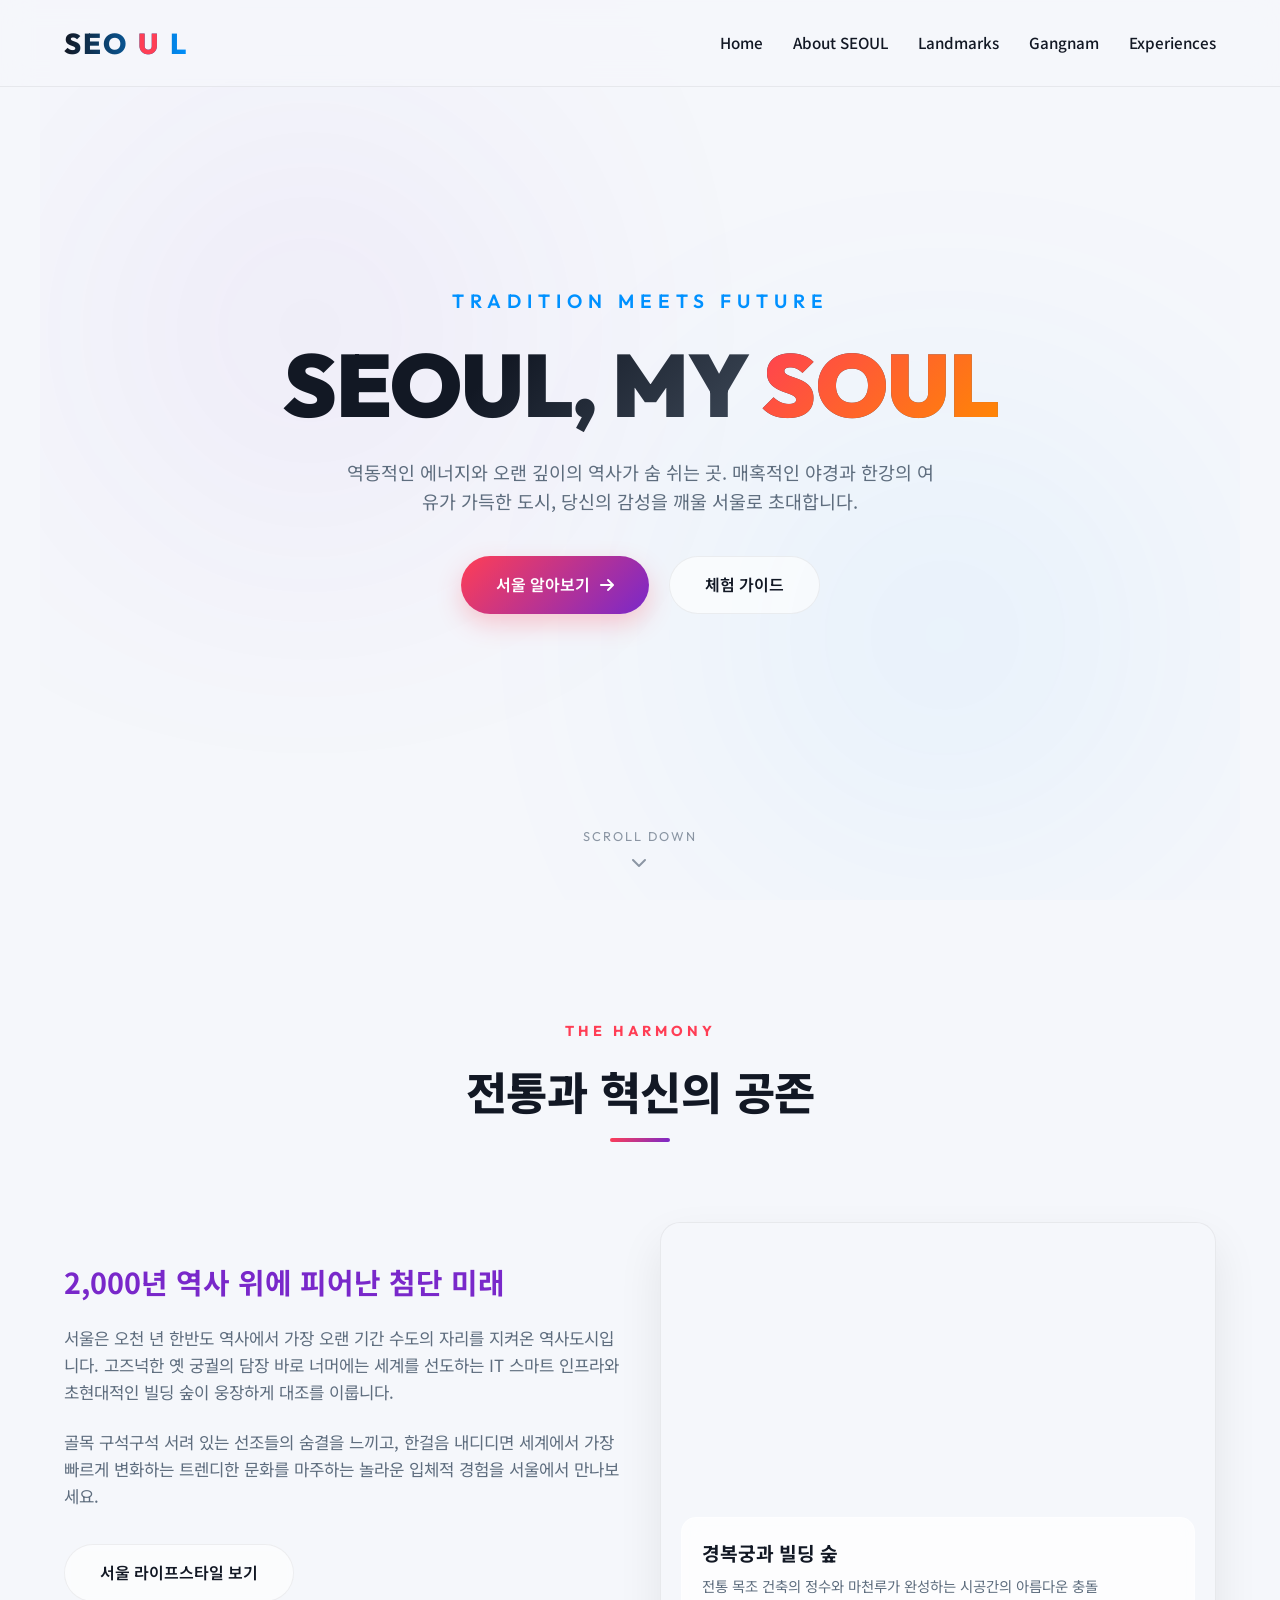
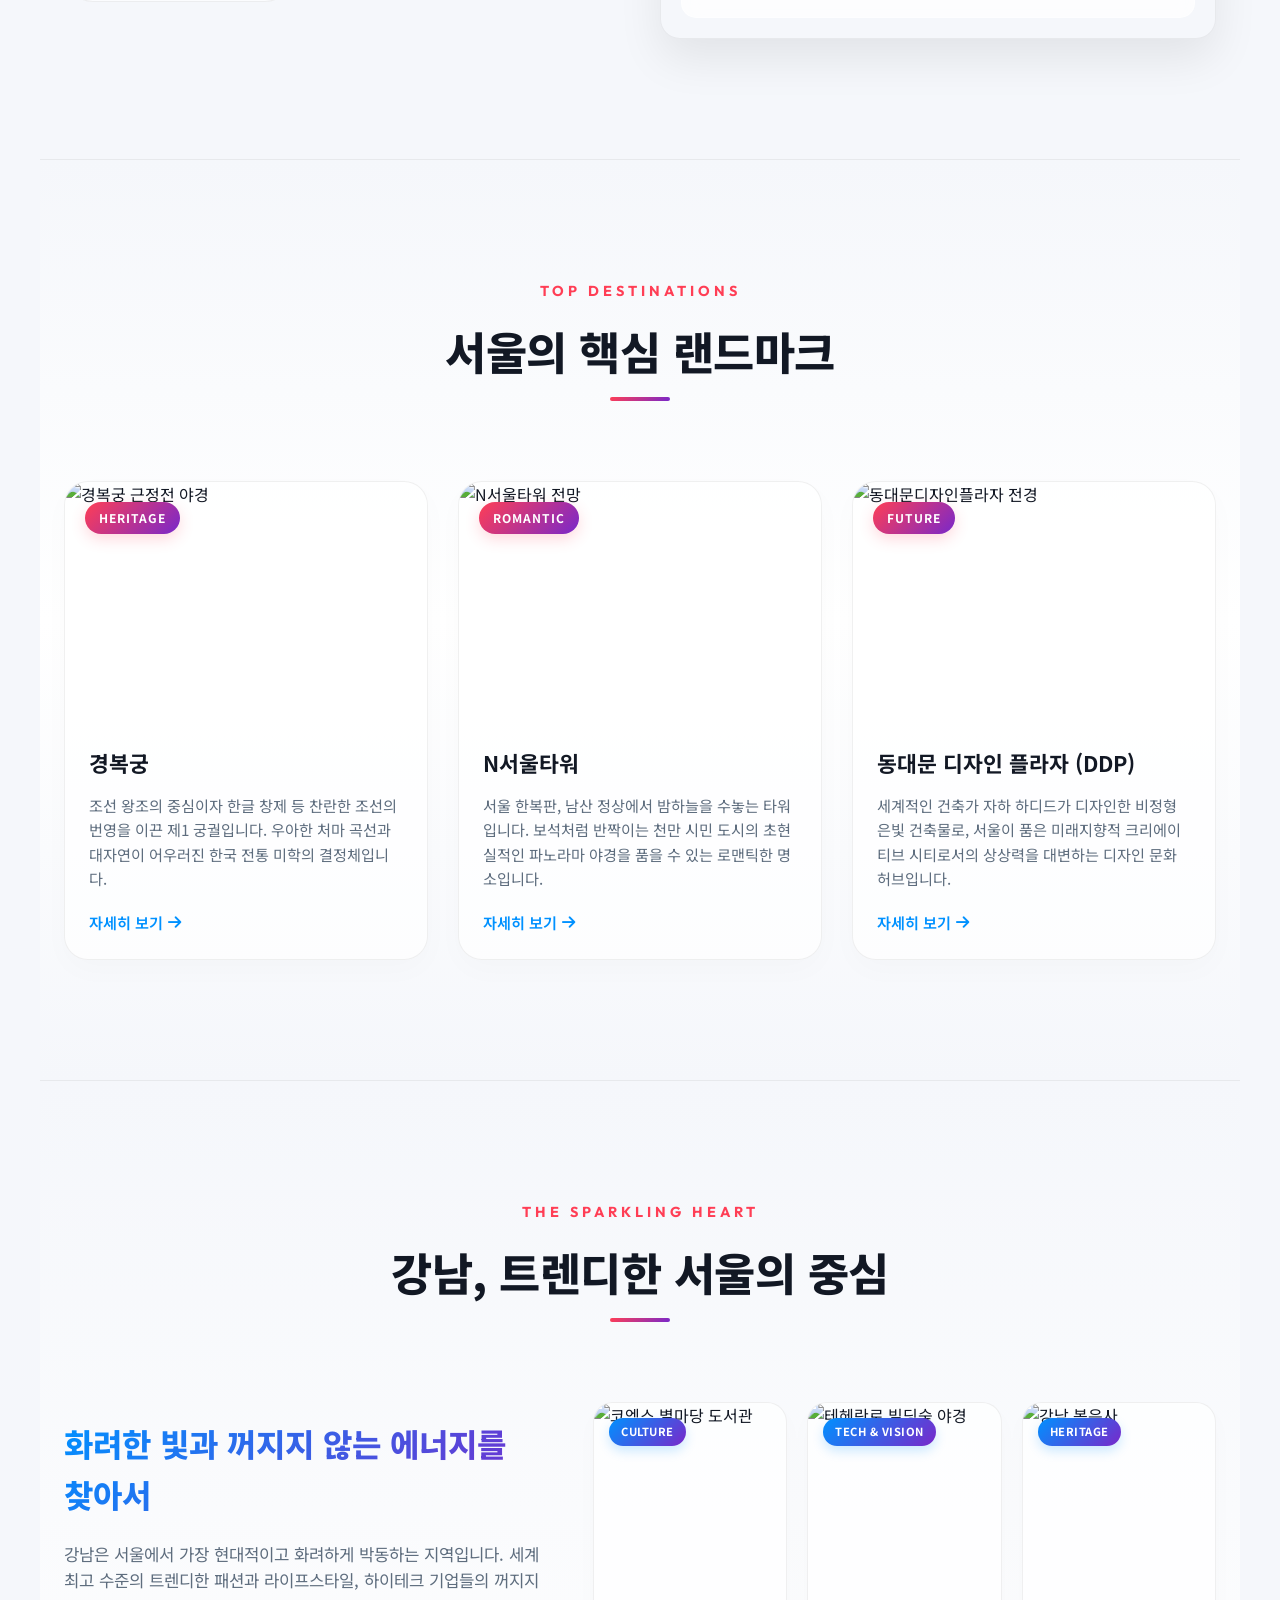
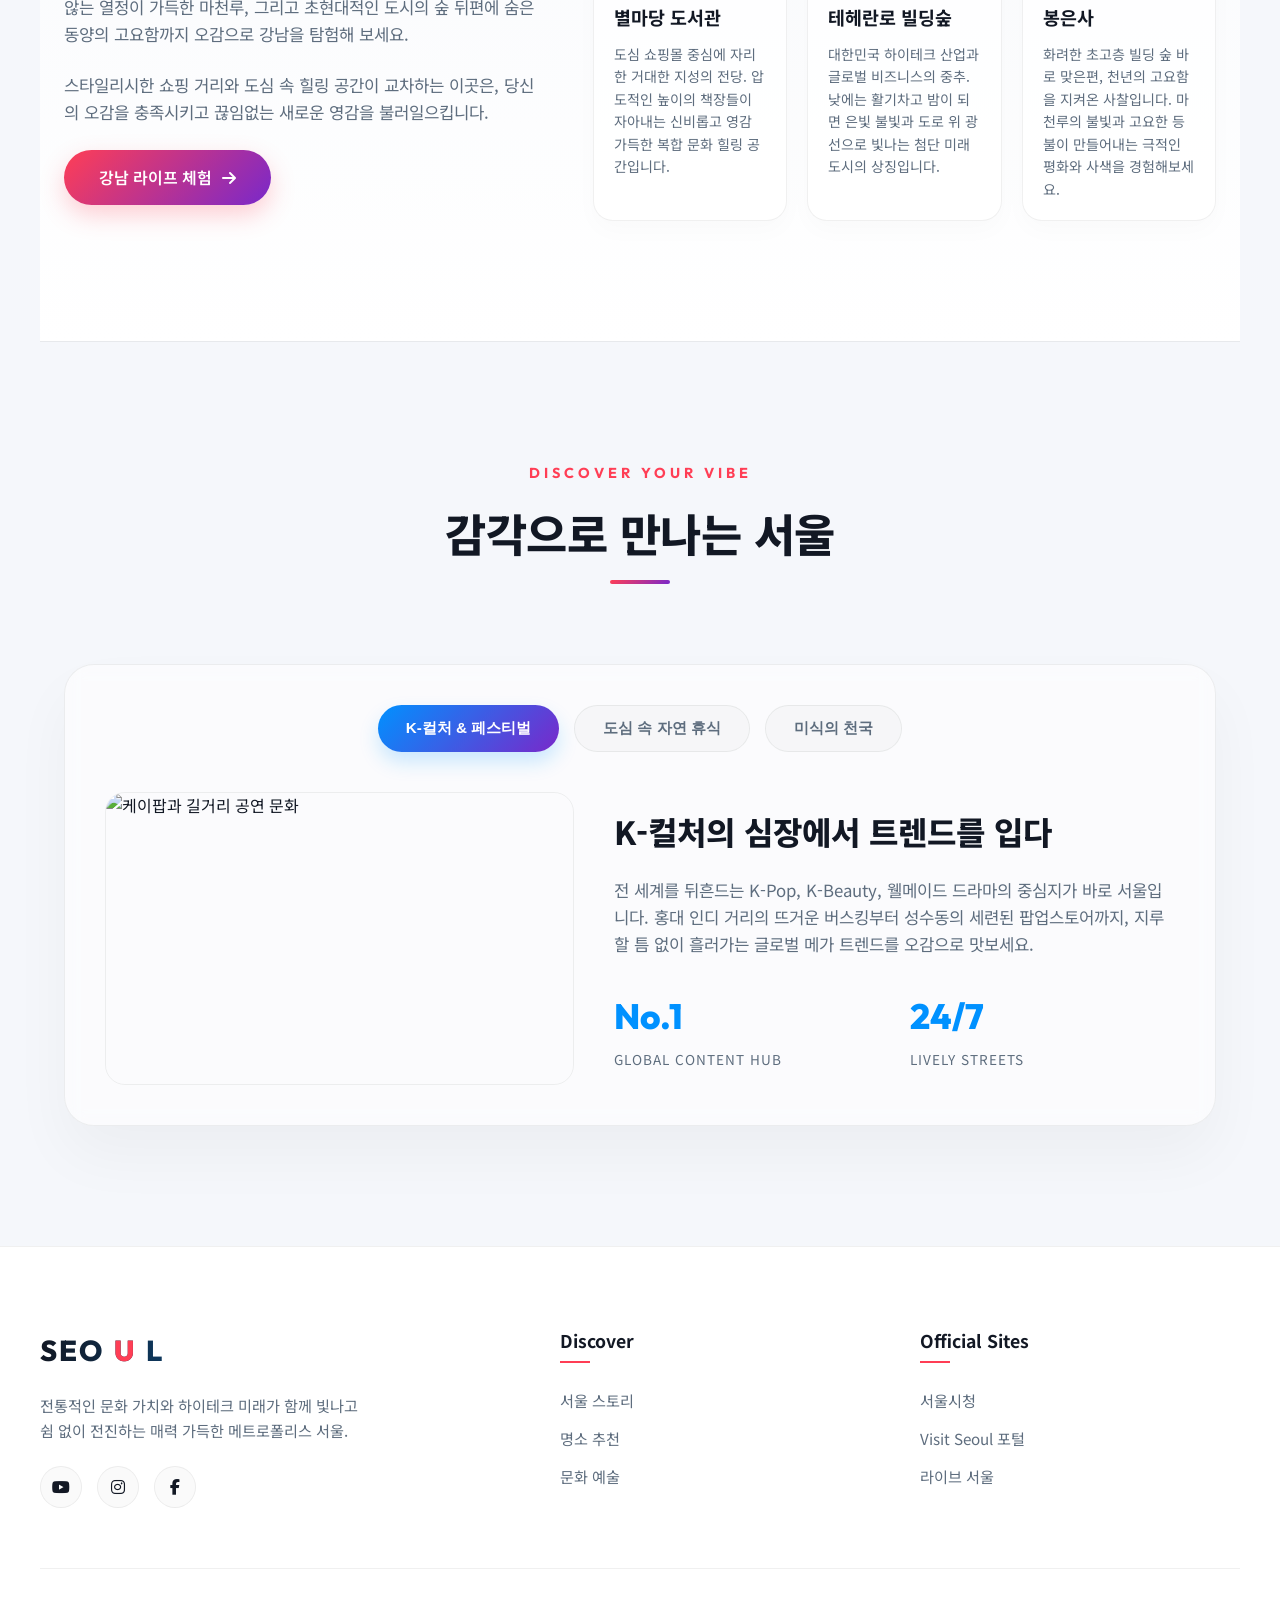
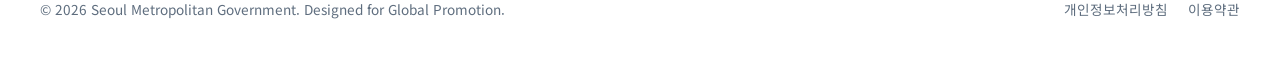
==== index.html @ 58816293 "Initial commit of Seoul MY SOUL premium portal" ====
<!DOCTYPE html>
<html lang="ko">
<head>
  <meta charset="UTF-8">
  <meta name="viewport" content="width=device-width, initial-scale=1.0">
  <title>SEOUL | 전통과 미래가 공존하는 빛나는 도시</title>
  <meta name="description" content="전통 문화와 현대적인 첨단 기술, 그리고 한강의 여유가 어우러진 매력적인 글로벌 도시 서울을 소개합니다.">
  
  <!-- Google Fonts -->
  <link rel="preconnect" href="https://fonts.googleapis.com">
  <link rel="preconnect" href="https://fonts.gstatic.com" crossorigin>
  <link href="https://fonts.googleapis.com/css2?family=Noto+Sans+KR:wght@300;400;500;700;900&family=Outfit:wght@300;400;600;800&display=swap" rel="stylesheet">
  
  <!-- FontAwesome for Icons -->
  <link rel="stylesheet" href="https://cdnjs.cloudflare.com/ajax/libs/font-awesome/6.4.0/css/all.min.css">

  <link rel="stylesheet" href="index.css">
</head>
<body>

  <!-- Header Section -->
  <header id="header">
    <div class="nav-container">
      <a href="#" class="logo" id="main-logo">SEO<span>U</span>L</a>
      
      <div class="menu-toggle" id="mobile-menu-btn" aria-label="메뉴 열기">
        <span></span>
        <span></span>
        <span></span>
      </div>

      <nav>
        <ul class="nav-menu" id="nav-menu">
          <li><a href="#" class="nav-link">Home</a></li>
          <li><a href="#about" class="nav-link">About SEOUL</a></li>
          <li><a href="#landmarks" class="nav-link">Landmarks</a></li>
          <li><a href="#gangnam" class="nav-link">Gangnam</a></li>
          <li><a href="#experience" class="nav-link">Experiences</a></li>
        </ul>
      </nav>
    </div>
  </header>

  <!-- Hero Section -->
  <main>
    <section class="hero" id="home">
      <div class="hero-content">
        <span class="hero-subtitle">Tradition Meets Future</span>
        <h1 class="hero-title">SEOUL, MY <span>SOUL</span></h1>
        <p class="hero-description">
          역동적인 에너지와 오랜 깊이의 역사가 숨 쉬는 곳. 매혹적인 야경과 한강의 여유가 가득한 도시, 당신의 감성을 깨울 서울로 초대합니다.
        </p>
        <div class="cta-group">
          <a href="#about" class="btn btn-primary" id="btn-discover">서울 알아보기 <i class="fa-solid fa-arrow-right"></i></a>
          <a href="#experience" class="btn btn-secondary" id="btn-experience">체험 가이드</a>
        </div>
      </div>
      <a href="#about" class="scroll-down" id="scroll-to-about">
        <span>Scroll Down</span>
        <i class="fa-solid fa-chevron-down"></i>
      </a>
    </section>

    <!-- About Section -->
    <section id="about">
      <div class="section-header">
        <span class="section-subtitle">The Harmony</span>
        <h2 class="section-title">전통과 혁신의 공존</h2>
      </div>

      <div class="dualism-grid">
        <div class="dualism-content">
          <h3>2,000년 역사 위에 피어난 첨단 미래</h3>
          <p>
            서울은 오천 년 한반도 역사에서 가장 오랜 기간 수도의 자리를 지켜온 역사도시입니다. 고즈넉한 옛 궁궐의 담장 바로 너머에는 세계를 선도하는 IT 스마트 인프라와 초현대적인 빌딩 숲이 웅장하게 대조를 이룹니다.
          </p>
          <p>
            골목 구석구석 서려 있는 선조들의 숨결을 느끼고, 한걸음 내디디면 세계에서 가장 빠르게 변화하는 트렌디한 문화를 마주하는 놀라운 입체적 경험을 서울에서 만나보세요.
          </p>
          <a href="#experience" class="btn btn-secondary" style="margin-top: 10px;" id="btn-read-more">서울 라이프스타일 보기</a>
        </div>
        
        <div class="dualism-visual" id="visual-frame">
          <div class="glass-card-info">
            <h4>경복궁과 빌딩 숲</h4>
            <p>전통 목조 건축의 정수와 마천루가 완성하는 시공간의 아름다운 충돌</p>
          </div>
        </div>
      </div>
    </section>

    <!-- Highlights Section (Landmarks) -->
    <section id="landmarks">
      <div class="section-header">
        <span class="section-subtitle">Top Destinations</span>
        <h2 class="section-title">서울의 핵심 랜드마크</h2>
      </div>

      <div class="landmarks-grid">
        <!-- Landmark 1 -->
        <article class="landmark-card" id="card-palace">
          <div class="landmark-image-wrapper">
            <span class="landmark-tag">Heritage</span>
            <img class="landmark-image" src="https://images.unsplash.com/photo-1540959733332-eab4deceeaf7?auto=format&fit=crop&w=800&q=80" alt="경복궁 근정전 야경">
          </div>
          <div class="landmark-info">
            <h3 class="landmark-title">경복궁</h3>
            <p class="landmark-desc">
              조선 왕조의 중심이자 한글 창제 등 찬란한 조선의 번영을 이끈 제1 궁궐입니다. 우아한 처마 곡선과 대자연이 어우러진 한국 전통 미학의 결정체입니다.
            </p>
            <a href="https://english.cha.go.kr" target="_blank" rel="noopener" class="landmark-link" id="link-palace">자세히 보기 <i class="fa-solid fa-arrow-right"></i></a>
          </div>
        </article>

        <!-- Landmark 2 -->
        <article class="landmark-card" id="card-namsan">
          <div class="landmark-image-wrapper">
            <span class="landmark-tag">Romantic</span>
            <img class="landmark-image" src="https://images.unsplash.com/photo-1504512485060-750d3e5aa0b1?auto=format&fit=crop&w=800&q=80" alt="N서울타워 전망">
          </div>
          <div class="landmark-info">
            <h3 class="landmark-title">N서울타워</h3>
            <p class="landmark-desc">
              서울 한복판, 남산 정상에서 밤하늘을 수놓는 타워입니다. 보석처럼 반짝이는 천만 시민 도시의 초현실적인 파노라마 야경을 품을 수 있는 로맨틱한 명소입니다.
            </p>
            <a href="https://www.seoultower.co.kr" target="_blank" rel="noopener" class="landmark-link" id="link-namsan">자세히 보기 <i class="fa-solid fa-arrow-right"></i></a>
          </div>
        </article>

        <!-- Landmark 3 -->
        <article class="landmark-card" id="card-ddp">
          <div class="landmark-image-wrapper">
            <span class="landmark-tag">Future</span>
            <img class="landmark-image" src="https://images.unsplash.com/photo-1518156677180-95a2893f3e9f?auto=format&fit=crop&w=800&q=80" alt="동대문디자인플라자 전경">
          </div>
          <div class="landmark-info">
            <h3 class="landmark-title">동대문 디자인 플라자 (DDP)</h3>
            <p class="landmark-desc">
              세계적인 건축가 자하 하디드가 디자인한 비정형 은빛 건축물로, 서울이 품은 미래지향적 크리에이티브 시티로서의 상상력을 대변하는 디자인 문화 허브입니다.
            </p>
            <a href="https://ddp.or.kr" target="_blank" rel="noopener" class="landmark-link" id="link-ddp">자세히 보기 <i class="fa-solid fa-arrow-right"></i></a>
          </div>
        </article>
      </div>
    </section>

    <!-- Gangnam Section -->
    <section id="gangnam">
      <div class="section-header">
        <span class="section-subtitle">The Sparkling Heart</span>
        <h2 class="section-title">강남, 트렌디한 서울의 중심</h2>
      </div>

      <div class="gangnam-container">
        <!-- Gangnam Left Intro -->
        <div class="gangnam-intro">
          <h3>화려한 빛과 꺼지지 않는 에너지를 찾아서</h3>
          <p>
            강남은 서울에서 가장 현대적이고 화려하게 박동하는 지역입니다. 
            세계 최고 수준의 트렌디한 패션과 라이프스타일, 하이테크 기업들의 꺼지지 않는 열정이 가득한 마천루, 그리고 초현대적인 도시의 숲 뒤편에 숨은 동양의 고요함까지 오감으로 강남을 탐험해 보세요.
          </p>
          <p>
            스타일리시한 쇼핑 거리와 도심 속 힐링 공간이 교차하는 이곳은, 당신의 오감을 충족시키고 끊임없는 새로운 영감을 불러일으킵니다.
          </p>
          <a href="#experience" class="btn btn-primary" id="btn-gangnam-explore">강남 라이프 체험 <i class="fa-solid fa-arrow-right"></i></a>
        </div>

        <!-- Gangnam Right Grid (Spotlight Cards) -->
        <div class="gangnam-grid">
          <!-- Spotlight Card 1: Coex Starfield Library -->
          <article class="gangnam-card" id="gangnam-coex">
            <div class="gangnam-img-wrapper">
              <span class="gangnam-tag">Culture</span>
              <img class="gangnam-img" src="https://images.unsplash.com/photo-1544816155-12df9643f363?auto=format&fit=crop&w=800&q=80" alt="코엑스 별마당 도서관">
            </div>
            <div class="gangnam-card-info">
              <h4>별마당 도서관</h4>
              <p>도심 쇼핑몰 중심에 자리한 거대한 지성의 전당. 압도적인 높이의 책장들이 자아내는 신비롭고 영감 가득한 복합 문화 힐링 공간입니다.</p>
            </div>
          </article>

          <!-- Spotlight Card 2: Teheran-ro -->
          <article class="gangnam-card" id="gangnam-tech">
            <div class="gangnam-img-wrapper">
              <span class="gangnam-tag">Tech & Vision</span>
              <img class="gangnam-img" src="https://images.unsplash.com/photo-1513519245088-0e12902e5a38?auto=format&fit=crop&w=800&q=80" alt="테헤란로 빌딩숲 야경">
            </div>
            <div class="gangnam-card-info">
              <h4>테헤란로 빌딩숲</h4>
              <p>대한민국 하이테크 산업과 글로벌 비즈니스의 중추. 낮에는 활기차고 밤이 되면 은빛 불빛과 도로 위 광선으로 빛나는 첨단 미래 도시의 상징입니다.</p>
            </div>
          </article>

          <!-- Spotlight Card 3: Bongeunsa -->
          <article class="gangnam-card" id="gangnam-temple">
            <div class="gangnam-img-wrapper">
              <span class="gangnam-tag">Heritage</span>
              <img class="gangnam-img" src="https://images.unsplash.com/photo-1601042879364-f3947d3f9c16?auto=format&fit=crop&w=800&q=80" alt="강남 봉은사">
            </div>
            <div class="gangnam-card-info">
              <h4>봉은사</h4>
              <p>화려한 초고층 빌딩 숲 바로 맞은편, 천년의 고요함을 지켜온 사찰입니다. 마천루의 불빛과 고요한 등불이 만들어내는 극적인 평화와 사색을 경험해보세요.</p>
            </div>
          </article>
        </div>
      </div>
    </section>

    <!-- Experience / Interactive Tabs Section -->
    <section id="experience">
      <div class="section-header">
        <span class="section-subtitle">Discover Your Vibe</span>
        <h2 class="section-title">감각으로 만나는 서울</h2>
      </div>

      <div class="experience-box">
        <div class="exp-tabs" role="tablist">
          <button class="tab-btn active" role="tab" aria-selected="true" data-tab="tab-culture" id="tab-btn-culture">K-컬처 & 페스티벌</button>
          <button class="tab-btn" role="tab" aria-selected="false" data-tab="tab-nature" id="tab-btn-nature">도심 속 자연 휴식</button>
          <button class="tab-btn" role="tab" aria-selected="false" data-tab="tab-gourmet" id="tab-btn-gourmet">미식의 천국</button>
        </div>

        <!-- Culture Tab -->
        <div class="tab-content active" id="tab-culture">
          <div class="exp-visual">
            <img src="https://images.unsplash.com/photo-1511671782779-c97d3d27a1d4?auto=format&fit=crop&w=800&q=80" alt="케이팝과 길거리 공연 문화">
          </div>
          <div class="exp-text">
            <h3>K-컬처의 심장에서 트렌드를 입다</h3>
            <p>
              전 세계를 뒤흔드는 K-Pop, K-Beauty, 웰메이드 드라마의 중심지가 바로 서울입니다. 홍대 인디 거리의 뜨거운 버스킹부터 성수동의 세련된 팝업스토어까지, 지루할 틈 없이 흘러가는 글로벌 메가 트렌드를 오감으로 맛보세요.
            </p>
            <div class="stat-row">
              <div class="stat-item">
                <div class="stat-value">No.1</div>
                <div class="stat-label">Global Content Hub</div>
              </div>
              <div class="stat-item">
                <div class="stat-value">24/7</div>
                <div class="stat-label">Lively Streets</div>
              </div>
            </div>
          </div>
        </div>

        <!-- Nature Tab -->
        <div class="tab-content" id="tab-nature">
          <div class="exp-visual">
            <img src="https://images.unsplash.com/photo-1494883759339-0b1681591d33?auto=format&fit=crop&w=800&q=80" alt="여의도 한강공원과 잔디밭">
          </div>
          <div class="exp-text">
            <h3>도시 한가운데를 관통하는 치유의 한강</h3>
            <p>
              서울의 중심을 굽이치는 한강과 도심을 둘러싼 푸른 산은 천만 인구 대도시의 진정한 축복입니다. 피크닉을 즐기기 좋은 한강시민공원과 역사를 품은 한양도성길은 도시의 숨 가쁜 템포 속에서 평화롭고 깊이 있는 휴식을 선사합니다.
            </p>
            <div class="stat-row">
              <div class="stat-item">
                <div class="stat-value">11개</div>
                <div class="stat-label">아름다운 한강공원</div>
              </div>
              <div class="stat-item">
                <div class="stat-value">18.6km</div>
                <div class="stat-label">서울 한양도성 둘레길</div>
              </div>
            </div>
          </div>
        </div>

        <!-- Gourmet Tab -->
        <div class="tab-content" id="tab-gourmet">
          <div class="exp-visual">
            <img src="https://images.unsplash.com/photo-1590301157890-4810ed352733?auto=format&fit=crop&w=800&q=80" alt="맛있는 한국 전통 길거리 음식">
          </div>
          <div class="exp-text">
            <h3>미쉐린 파인다이닝부터 길거리 푸드까지</h3>
            <p>
              활기찬 광장시장에서 느끼는 김이 모락모락 나는 떡볶이와 빈대떡의 따뜻함, 그리고 세계적인 셰프들이 새롭게 재해석한 고급 모던 한식 파인데이닝까지 서울은 진정한 미식가의 낙원입니다. 밤이 되면 야시장의 흥겨움이 또 다른 깊은 미식 여행으로 이끕니다.
            </p>
            <div class="stat-row">
              <div class="stat-item">
                <div class="stat-value">180+</div>
                <div class="stat-label">미쉐린 가이드 선정 맛집</div>
              </div>
              <div class="stat-item">
                <div class="stat-value">100년</div>
                <div class="stat-label">전통 시장의 미각 역사</div>
              </div>
            </div>
          </div>
        </div>

      </div>
    </section>
  </main>

  <!-- Footer Section -->
  <footer>
    <div class="footer-container">
      <div class="footer-about">
        <a href="#" class="logo" id="footer-logo">SEO<span>U</span>L</a>
        <p>전통적인 문화 가치와 하이테크 미래가 함께 빛나고 쉼 없이 전진하는 매력 가득한 메트로폴리스 서울.</p>
        <div class="social-links">
          <a href="https://www.youtube.com/user/seoullive" target="_blank" rel="noopener" class="social-icon" aria-label="YouTube" id="social-youtube"><i class="fa-brands fa-youtube"></i></a>
          <a href="https://www.instagram.com/seoul_official" target="_blank" rel="noopener" class="social-icon" aria-label="Instagram" id="social-instagram"><i class="fa-brands fa-instagram"></i></a>
          <a href="https://www.facebook.com/seoul.kr" target="_blank" rel="noopener" class="social-icon" aria-label="Facebook" id="social-facebook"><i class="fa-brands fa-facebook-f"></i></a>
        </div>
      </div>

      <div class="footer-links">
        <h4>Discover</h4>
        <ul>
          <li><a href="#about">서울 스토리</a></li>
          <li><a href="#landmarks">명소 추천</a></li>
          <li><a href="#experience">문화 예술</a></li>
        </ul>
      </div>

      <div class="footer-links">
        <h4>Official Sites</h4>
        <ul>
          <li><a href="https://www.seoul.go.kr" target="_blank" rel="noopener">서울시청</a></li>
          <li><a href="https://korean.visitseoul.net" target="_blank" rel="noopener">Visit Seoul 포털</a></li>
          <li><a href="https://www.youtube.com/user/seoullive" target="_blank" rel="noopener">라이브 서울</a></li>
        </ul>
      </div>
    </div>

    <div class="footer-bottom">
      <p>&copy; 2026 Seoul Metropolitan Government. Designed for Global Promotion.</p>
      <div class="footer-bottom-links">
        <a href="#">개인정보처리방침</a>
        <a href="#">이용약관</a>
      </div>
    </div>
  </footer>

  <!-- Script for interactivity and animation -->
  <script>
    // 1. Header scroll effect
    const header = document.getElementById('header');
    window.addEventListener('scroll', () => {
      if (window.scrollY > 50) {
        header.classList.add('scrolled');
      } else {
        header.classList.remove('scrolled');
      }
    });

    // 2. Interactive Experience Tabs System
    const tabBtns = document.querySelectorAll('.tab-btn');
    const tabContents = document.querySelectorAll('.tab-content');

    tabBtns.forEach(btn => {
      btn.addEventListener('click', () => {
        // Remove active class from all buttons and content
        tabBtns.forEach(b => {
          b.classList.remove('active');
          b.setAttribute('aria-selected', 'false');
        });
        tabContents.forEach(c => c.classList.remove('active'));

        // Add active to selected button and match content
        btn.classList.add('active');
        btn.setAttribute('aria-selected', 'true');
        const tabId = btn.getAttribute('data-tab');
        document.getElementById(tabId).classList.add('active');
      });
    });

    // 3. Mobile Navigation Menu Toggle
    const mobileMenuBtn = document.getElementById('mobile-menu-btn');
    const navMenu = document.getElementById('nav-menu');
    const navLinks = document.querySelectorAll('.nav-link');

    mobileMenuBtn.addEventListener('click', () => {
      mobileMenuBtn.classList.toggle('active');
      navMenu.classList.toggle('active');
    });

    // Close menu when link is clicked
    navLinks.forEach(link => {
      link.addEventListener('click', () => {
        mobileMenuBtn.classList.remove('active');
        navMenu.classList.remove('active');
      });
    });

    // 4. Subtle hover parallax effect on the dualism image frame
    const visualFrame = document.getElementById('visual-frame');
    if (visualFrame) {
      visualFrame.addEventListener('mousemove', (e) => {
        const { left, top, width, height } = visualFrame.getBoundingClientRect();
        const x = (e.clientX - left) / width - 0.5;
        const y = (e.clientY - top) / height - 0.5;
        
        // Tilt the visual a little bit
        visualFrame.style.transform = `perspective(1000px) rotateY(${x * 10}deg) rotateX(${-y * 10}deg) scale(1.03)`;
      });
      
      visualFrame.addEventListener('mouseleave', () => {
        visualFrame.style.transform = 'perspective(1000px) rotateY(0deg) rotateX(0deg) scale(1)';
      });
    }
  </script>
</body>
</html>
---- index.css ----
/* Reset & Base Styles */
* {
  margin: 0;
  padding: 0;
  box-sizing: border-box;
  scroll-behavior: smooth;
}

:root {
  --bg-dark: #f5f7fb;            /* Soft, modern light background with a hint of warm slate */
  --bg-card: rgba(255, 255, 255, 0.7); /* Clear glassmorphic white background */
  --text-main: #121824;          /* Elegant charcoal for primary text */
  --text-muted: #5e6d7e;         /* Sophisticated slate gray for secondary text */
  --accent-red: #ff3e55;         /* Rich vivid Seoul Red optimized for light background */
  --accent-blue: #0091ff;        /* High contrast vibrant blue */
  --accent-purple: #7928ca;      /* Premium deep royal violet */
  --gradient-primary: linear-gradient(135deg, #ff3e55 0%, #7928ca 100%);
  --gradient-seoul: linear-gradient(135deg, #0091ff 0%, #7928ca 100%);
  --glass-border: rgba(0, 0, 0, 0.06); /* Sublimely thin slate-dark border for glass panels */
  --font-en: 'Outfit', sans-serif;
  --font-ko: 'Noto Sans KR', sans-serif;
}

body {
  background-color: var(--bg-dark);
  color: var(--text-main);
  font-family: var(--font-ko);
  overflow-x: hidden;
  line-height: 1.6;
}

/* Selection Highlight */
::selection {
  background: var(--accent-red);
  color: #fff;
}

/* Custom Scrollbar */
::-webkit-scrollbar {
  width: 10px;
}
::-webkit-scrollbar-track {
  background: var(--bg-dark);
}
::-webkit-scrollbar-thumb {
  background: #e2e8f0;
  border-radius: 5px;
}
::-webkit-scrollbar-thumb:hover {
  background: var(--accent-red);
}

/* Header & Navigation */
header {
  position: fixed;
  top: 0;
  left: 0;
  width: 100%;
  z-index: 1000;
  background: rgba(245, 247, 251, 0.7);
  backdrop-filter: blur(15px);
  -webkit-backdrop-filter: blur(15px);
  border-bottom: 1px solid var(--glass-border);
  transition: all 0.4s cubic-bezier(0.16, 1, 0.3, 1);
}

header.scrolled {
  padding: 10px 0;
  background: rgba(255, 255, 255, 0.95);
  box-shadow: 0 10px 30px rgba(0, 0, 0, 0.05);
}

.nav-container {
  max-width: 1200px;
  margin: 0 auto;
  display: flex;
  justify-content: space-between;
  align-items: center;
  padding: 20px 24px;
}

.logo {
  font-family: var(--font-en);
  font-weight: 800;
  font-size: 1.8rem;
  letter-spacing: 2px;
  background: linear-gradient(to right, var(--text-main), var(--accent-blue));
  -webkit-background-clip: text;
  -webkit-text-fill-color: transparent;
  text-decoration: none;
  display: flex;
  align-items: center;
  gap: 10px;
}

.logo span {
  color: var(--accent-red);
  -webkit-text-fill-color: var(--accent-red);
}

.nav-menu {
  display: flex;
  list-style: none;
  gap: 30px;
}

.nav-link {
  color: var(--text-main);
  text-decoration: none;
  font-weight: 500;
  font-size: 0.95rem;
  transition: color 0.3s ease;
  position: relative;
  padding: 5px 0;
}

.nav-link::after {
  content: '';
  position: absolute;
  bottom: 0;
  left: 0;
  width: 0;
  height: 2px;
  background: var(--gradient-primary);
  transition: width 0.3s ease;
}

.nav-link:hover::after {
  width: 100%;
}

.nav-link:hover {
  color: var(--accent-blue);
}

/* Hamburger Menu for Mobile */
.menu-toggle {
  display: none;
  flex-direction: column;
  gap: 6px;
  cursor: pointer;
}

.menu-toggle span {
  display: block;
  width: 25px;
  height: 3px;
  background-color: var(--text-main);
  border-radius: 3px;
  transition: all 0.3s ease;
}

/* Hero Section */
.hero {
  position: relative;
  height: 100vh;
  display: flex;
  align-items: center;
  justify-content: center;
  text-align: center;
  background: linear-gradient(rgba(245, 247, 251, 0.35), rgba(245, 247, 251, 0.9)), 
              url('https://images.unsplash.com/photo-1538481199705-c710c4e965fc?auto=format&fit=crop&w=1920&q=80') no-repeat center center/cover;
  padding: 0 24px;
  overflow: hidden;
}

/* Ambient Animated Glow */
.hero::before {
  content: '';
  position: absolute;
  top: 20%;
  left: 10%;
  width: 300px;
  height: 300px;
  background: var(--accent-purple);
  border-radius: 50%;
  filter: blur(150px);
  opacity: 0.15;
  pointer-events: none;
  animation: pulse-glow 8s infinite alternate;
}

.hero::after {
  content: '';
  position: absolute;
  bottom: 10%;
  right: 10%;
  width: 350px;
  height: 350px;
  background: var(--accent-blue);
  border-radius: 50%;
  filter: blur(150px);
  opacity: 0.12;
  pointer-events: none;
  animation: pulse-glow 10s infinite alternate-reverse;
}

@keyframes pulse-glow {
  0% { transform: scale(1) translate(0, 0); opacity: 0.12; }
  100% { transform: scale(1.3) translate(50px, 30px); opacity: 0.22; }
}

.hero-content {
  position: relative;
  z-index: 10;
  max-width: 900px;
  opacity: 0;
  transform: translateY(30px);
  animation: fadeInUp 1.2s cubic-bezier(0.16, 1, 0.3, 1) forwards;
  animation-delay: 0.2s;
}

@keyframes fadeInUp {
  to {
    opacity: 1;
    transform: translateY(0);
  }
}

.hero-subtitle {
  font-family: var(--font-en);
  font-size: 1.2rem;
  font-weight: 600;
  letter-spacing: 6px;
  text-transform: uppercase;
  color: var(--accent-blue);
  margin-bottom: 20px;
  display: inline-block;
}

.hero-title {
  font-family: var(--font-en);
  font-weight: 900;
  font-size: clamp(3rem, 8vw, 5.5rem);
  line-height: 1.1;
  letter-spacing: -1px;
  margin-bottom: 24px;
  background: linear-gradient(135deg, #121824 30%, #5e6d7e 100%);
  -webkit-background-clip: text;
  -webkit-text-fill-color: transparent;
}

.hero-title span {
  background: linear-gradient(135deg, var(--accent-red) 0%, #ff8a00 100%);
  -webkit-background-clip: text;
  -webkit-text-fill-color: transparent;
}

.hero-description {
  font-size: 1.15rem;
  color: var(--text-muted);
  max-width: 600px;
  margin: 0 auto 40px;
  font-weight: 400;
}

.cta-group {
  display: flex;
  justify-content: center;
  gap: 20px;
  flex-wrap: wrap;
}

.btn {
  display: inline-flex;
  align-items: center;
  justify-content: center;
  padding: 15px 35px;
  border-radius: 50px;
  font-weight: 600;
  font-size: 1rem;
  text-decoration: none;
  transition: all 0.3s cubic-bezier(0.16, 1, 0.3, 1);
  gap: 10px;
  cursor: pointer;
}

.btn-primary {
  background: var(--gradient-primary);
  color: #fff;
  border: none;
  box-shadow: 0 10px 25px rgba(255, 62, 85, 0.25);
}

.btn-primary:hover {
  transform: translateY(-3px);
  box-shadow: 0 15px 30px rgba(255, 62, 85, 0.4);
}

.btn-secondary {
  background: rgba(255, 255, 255, 0.6);
  color: var(--text-main);
  border: 1px solid var(--glass-border);
  backdrop-filter: blur(5px);
}

.btn-secondary:hover {
  background: rgba(255, 255, 255, 0.9);
  border-color: rgba(0, 0, 0, 0.15);
  transform: translateY(-3px);
}

/* Scroll Down Indicator */
.scroll-down {
  position: absolute;
  bottom: 30px;
  left: 50%;
  transform: translateX(-50%);
  z-index: 10;
  color: var(--text-muted);
  text-decoration: none;
  display: flex;
  flex-direction: column;
  align-items: center;
  gap: 8px;
  font-family: var(--font-en);
  font-size: 0.8rem;
  letter-spacing: 2px;
  text-transform: uppercase;
  opacity: 0.7;
  transition: opacity 0.3s ease;
}

.scroll-down:hover {
  opacity: 1;
}

.scroll-down i {
  font-size: 1rem;
  animation: bounce 2s infinite;
}

@keyframes bounce {
  0%, 20%, 50%, 80%, 100% { transform: translateY(0); }
  40% { transform: translateY(-8px); }
  60% { transform: translateY(-4px); }
}

/* Section Global Styles */
section {
  padding: 120px 24px;
  max-width: 1200px;
  margin: 0 auto;
}

.section-header {
  text-align: center;
  margin-bottom: 80px;
}

.section-subtitle {
  font-family: var(--font-en);
  color: var(--accent-red);
  font-size: 0.9rem;
  text-transform: uppercase;
  letter-spacing: 4px;
  font-weight: 700;
  margin-bottom: 12px;
  display: block;
}

.section-title {
  font-size: clamp(2rem, 5vw, 2.8rem);
  font-weight: 800;
  letter-spacing: -0.5px;
  position: relative;
  display: inline-block;
  padding-bottom: 15px;
}

.section-title::after {
  content: '';
  position: absolute;
  bottom: 0;
  left: 50%;
  transform: translateX(-50%);
  width: 60px;
  height: 4px;
  background: var(--gradient-primary);
  border-radius: 2px;
}

/* Dualism Section (About) */
.dualism-grid {
  display: grid;
  grid-template-columns: 1fr 1fr;
  gap: 40px;
  align-items: center;
}

.dualism-content h3 {
  font-size: 1.8rem;
  margin-bottom: 20px;
  font-weight: 700;
  color: var(--accent-purple);
}

.dualism-content p {
  color: var(--text-muted);
  font-size: 1.05rem;
  margin-bottom: 24px;
  font-weight: 400;
}

.dualism-visual {
  position: relative;
  border-radius: 20px;
  overflow: hidden;
  box-shadow: 0 20px 45px rgba(0,0,0,0.08);
  border: 1px solid var(--glass-border);
  aspect-ratio: 4/3;
  background: url('https://images.unsplash.com/photo-1540959733332-eab4deceeaf7?auto=format&fit=crop&w=1000&q=80') no-repeat center center/cover;
  transition: transform 0.5s ease;
}

.dualism-visual:hover {
  transform: scale(1.02);
}

.glass-card-info {
  position: absolute;
  bottom: 20px;
  left: 20px;
  right: 20px;
  background: rgba(255, 255, 255, 0.75);
  backdrop-filter: blur(10px);
  -webkit-backdrop-filter: blur(10px);
  border: 1px solid rgba(255, 255, 255, 0.4);
  padding: 20px;
  border-radius: 15px;
}

.glass-card-info h4 {
  font-size: 1.2rem;
  font-weight: 700;
  margin-bottom: 5px;
  color: #121824;
}

.glass-card-info p {
  font-size: 0.9rem;
  color: var(--text-muted);
  margin: 0;
}

/* Key Landmarks (Highlights) */
#landmarks {
  background: linear-gradient(180deg, var(--bg-dark) 0%, #ffffff 50%, var(--bg-dark) 100%);
  border-top: 1px solid var(--glass-border);
  border-bottom: 1px solid var(--glass-border);
}

.landmarks-grid {
  display: grid;
  grid-template-columns: repeat(3, 1fr);
  gap: 30px;
}

.landmark-card {
  background: var(--bg-card);
  border-radius: 24px;
  border: 1px solid var(--glass-border);
  overflow: hidden;
  transition: all 0.4s cubic-bezier(0.16, 1, 0.3, 1);
  position: relative;
  display: flex;
  flex-direction: column;
  box-shadow: 0 10px 30px rgba(0, 0, 0, 0.02);
}

.landmark-card:hover {
  transform: translateY(-10px);
  border-color: rgba(0, 0, 0, 0.1);
  box-shadow: 0 20px 40px rgba(0, 0, 0, 0.08), 
              0 0 30px rgba(0, 145, 255, 0.1);
}

.landmark-image-wrapper {
  position: relative;
  width: 100%;
  height: 240px;
  overflow: hidden;
}

.landmark-image {
  width: 100%;
  height: 100%;
  object-fit: cover;
  transition: transform 0.6s cubic-bezier(0.16, 1, 0.3, 1);
}

.landmark-card:hover .landmark-image {
  transform: scale(1.1);
}

.landmark-tag {
  position: absolute;
  top: 20px;
  left: 20px;
  background: var(--gradient-primary);
  color: #fff;
  padding: 6px 14px;
  border-radius: 50px;
  font-size: 0.75rem;
  font-weight: 700;
  letter-spacing: 1px;
  text-transform: uppercase;
  box-shadow: 0 5px 15px rgba(255, 62, 85, 0.2);
}

.landmark-info {
  padding: 24px;
  flex-grow: 1;
  display: flex;
  flex-direction: column;
}

.landmark-title {
  font-size: 1.35rem;
  font-weight: 700;
  margin-bottom: 12px;
  color: #121824;
  transition: color 0.3s ease;
}

.landmark-card:hover .landmark-title {
  color: var(--accent-blue);
}

.landmark-desc {
  color: var(--text-muted);
  font-size: 0.95rem;
  margin-bottom: 20px;
  font-weight: 400;
  line-height: 1.6;
  flex-grow: 1;
}

.landmark-link {
  display: inline-flex;
  align-items: center;
  color: var(--accent-blue);
  text-decoration: none;
  font-weight: 600;
  font-size: 0.95rem;
  gap: 5px;
  transition: gap 0.3s ease, color 0.3s ease;
}

.landmark-link:hover {
  gap: 10px;
  color: var(--accent-red);
}

/* Gangnam Section */
#gangnam {
  background: linear-gradient(180deg, var(--bg-dark) 0%, #ffffff 100%);
  border-bottom: 1px solid var(--glass-border);
}

.gangnam-container {
  display: grid;
  grid-template-columns: 1fr 1.3fr;
  gap: 50px;
  align-items: center;
}

.gangnam-intro h3 {
  font-size: 2rem;
  font-weight: 800;
  margin-bottom: 20px;
  background: linear-gradient(135deg, var(--accent-blue) 0%, var(--accent-purple) 100%);
  -webkit-background-clip: text;
  -webkit-text-fill-color: transparent;
}

.gangnam-intro p {
  color: var(--text-muted);
  font-size: 1.05rem;
  margin-bottom: 24px;
  font-weight: 400;
}

.gangnam-grid {
  display: grid;
  grid-template-columns: repeat(3, 1fr);
  gap: 20px;
}

.gangnam-card {
  background: var(--bg-card);
  border-radius: 20px;
  border: 1px solid var(--glass-border);
  overflow: hidden;
  display: flex;
  flex-direction: column;
  box-shadow: 0 10px 25px rgba(0, 0, 0, 0.02);
  transition: all 0.4s cubic-bezier(0.16, 1, 0.3, 1);
  position: relative;
  min-height: 380px;
}

.gangnam-card:hover {
  transform: translateY(-8px) scale(1.02);
  border-color: rgba(121, 40, 202, 0.25);
  box-shadow: 0 20px 40px rgba(121, 40, 202, 0.08), 
              0 0 25px rgba(121, 40, 202, 0.05);
}

.gangnam-img-wrapper {
  position: relative;
  width: 100%;
  height: 180px;
  overflow: hidden;
}

.gangnam-img {
  width: 100%;
  height: 100%;
  object-fit: cover;
  transition: transform 0.6s cubic-bezier(0.16, 1, 0.3, 1);
}

.gangnam-card:hover .gangnam-img {
  transform: scale(1.08);
}

.gangnam-tag {
  position: absolute;
  top: 15px;
  left: 15px;
  background: var(--gradient-seoul);
  color: #fff;
  padding: 5px 12px;
  border-radius: 50px;
  font-size: 0.7rem;
  font-weight: 700;
  letter-spacing: 0.5px;
  text-transform: uppercase;
  box-shadow: 0 5px 12px rgba(0, 145, 255, 0.2);
  z-index: 2;
}

.gangnam-card-info {
  padding: 20px;
  flex-grow: 1;
  display: flex;
  flex-direction: column;
}

.gangnam-card-info h4 {
  font-size: 1.15rem;
  font-weight: 700;
  margin-bottom: 10px;
  color: #121824;
  transition: color 0.3s ease;
}

.gangnam-card:hover .gangnam-card-info h4 {
  color: var(--accent-purple);
}

.gangnam-card-info p {
  color: var(--text-muted);
  font-size: 0.88rem;
  line-height: 1.6;
  margin: 0;
  font-weight: 400;
}

/* Interactive Experience System */
.experience-box {
  background: rgba(255, 255, 255, 0.55);
  border-radius: 30px;
  border: 1px solid var(--glass-border);
  padding: 40px;
  backdrop-filter: blur(10px);
  -webkit-backdrop-filter: blur(10px);
  box-shadow: 0 30px 60px rgba(0,0,0,0.04);
}

.exp-tabs {
  display: flex;
  justify-content: center;
  gap: 15px;
  margin-bottom: 40px;
  flex-wrap: wrap;
}

.tab-btn {
  background: rgba(0, 0, 0, 0.02);
  border: 1px solid var(--glass-border);
  color: var(--text-muted);
  padding: 12px 28px;
  border-radius: 50px;
  font-weight: 600;
  font-size: 0.95rem;
  cursor: pointer;
  transition: all 0.3s cubic-bezier(0.16, 1, 0.3, 1);
}

.tab-btn:hover {
  background: rgba(0, 0, 0, 0.05);
  color: var(--text-main);
  border-color: rgba(0, 0, 0, 0.12);
}

.tab-btn.active {
  background: var(--gradient-seoul);
  color: #fff;
  border: none;
  box-shadow: 0 10px 20px rgba(0, 145, 255, 0.2);
}

.tab-content {
  display: none;
  align-items: center;
  gap: 40px;
  animation: fadeIn 0.6s cubic-bezier(0.16, 1, 0.3, 1) forwards;
}

.tab-content.active {
  display: flex;
}

@keyframes fadeIn {
  from { opacity: 0; transform: translateY(15px); }
  to { opacity: 1; transform: translateY(0); }
}

.exp-visual {
  flex: 1;
  border-radius: 20px;
  overflow: hidden;
  aspect-ratio: 16/10;
  border: 1px solid var(--glass-border);
}

.exp-visual img {
  width: 100%;
  height: 100%;
  object-fit: cover;
}

.exp-text {
  flex: 1.2;
}

.exp-text h3 {
  font-size: 2rem;
  font-weight: 800;
  margin-bottom: 20px;
  color: #121824;
}

.exp-text p {
  color: var(--text-muted);
  font-size: 1.05rem;
  margin-bottom: 30px;
  font-weight: 400;
}

.stat-row {
  display: flex;
  gap: 30px;
}

.stat-item {
  flex: 1;
}

.stat-value {
  font-family: var(--font-en);
  font-size: 2.2rem;
  font-weight: 800;
  color: var(--accent-blue);
  margin-bottom: 5px;
}

.stat-label {
  font-size: 0.85rem;
  color: var(--text-muted);
  text-transform: uppercase;
  letter-spacing: 1px;
}

/* Footer Section */
footer {
  background: #ffffff;
  border-top: 1px solid var(--glass-border);
  padding: 80px 24px 40px;
}

.footer-container {
  max-width: 1200px;
  margin: 0 auto;
  display: grid;
  grid-template-columns: 1.5fr 1fr 1fr;
  gap: 40px;
  margin-bottom: 60px;
}

.footer-about .logo {
  margin-bottom: 20px;
}

.footer-about p {
  color: var(--text-muted);
  font-size: 0.95rem;
  font-weight: 400;
  margin-bottom: 24px;
  max-width: 320px;
}

.social-links {
  display: flex;
  gap: 15px;
}

.social-icon {
  width: 42px;
  height: 42px;
  border-radius: 50%;
  background: rgba(0, 0, 0, 0.02);
  border: 1px solid var(--glass-border);
  color: var(--text-main);
  display: flex;
  align-items: center;
  justify-content: center;
  text-decoration: none;
  transition: all 0.3s ease;
}

.social-icon:hover {
  background: var(--gradient-primary);
  color: #fff;
  transform: translateY(-3px);
  box-shadow: 0 8px 20px rgba(255, 62, 85, 0.2);
}

.footer-links h4 {
  font-size: 1.1rem;
  font-weight: 700;
  margin-bottom: 25px;
  position: relative;
  padding-bottom: 8px;
  color: #121824;
}

.footer-links h4::after {
  content: '';
  position: absolute;
  bottom: 0;
  left: 0;
  width: 30px;
  height: 2px;
  background: var(--accent-red);
}

.footer-links ul {
  list-style: none;
  display: flex;
  flex-direction: column;
  gap: 12px;
}

.footer-links a {
  color: var(--text-muted);
  text-decoration: none;
  font-size: 0.95rem;
  transition: color 0.3s ease;
}

.footer-links a:hover {
  color: var(--accent-blue);
}

.footer-bottom {
  max-width: 1200px;
  margin: 0 auto;
  border-top: 1px solid var(--glass-border);
  padding-top: 30px;
  display: flex;
  justify-content: space-between;
  align-items: center;
  flex-wrap: wrap;
  gap: 20px;
}

.footer-bottom p {
  color: var(--text-muted);
  font-size: 0.85rem;
}

.footer-bottom-links {
  display: flex;
  gap: 20px;
}

.footer-bottom-links a {
  color: var(--text-muted);
  text-decoration: none;
  font-size: 0.85rem;
  transition: color 0.3s ease;
}

.footer-bottom-links a:hover {
  color: var(--accent-red);
}

/* Mobile Responsive Styles */
@media (max-width: 991px) {
  .landmarks-grid {
    grid-template-columns: repeat(2, 1fr);
  }
  .dualism-grid {
    grid-template-columns: 1fr;
  }
  .dualism-visual {
    aspect-ratio: 16/10;
  }
  .footer-container {
    grid-template-columns: 1fr 1fr;
  }
  .footer-about {
    grid-column: span 2;
  }
  .gangnam-container {
    grid-template-columns: 1fr;
    gap: 40px;
  }
}

@media (max-width: 768px) {
  .nav-menu {
    position: fixed;
    top: 80px;
    left: -100%;
    width: 100%;
    height: calc(100vh - 80px);
    background: rgba(255, 255, 255, 0.98);
    backdrop-filter: blur(15px);
    flex-direction: column;
    align-items: center;
    justify-content: center;
    gap: 40px;
    transition: left 0.5s cubic-bezier(0.16, 1, 0.3, 1);
    z-index: 999;
  }

  .nav-menu.active {
    left: 0;
  }

  .nav-link {
    font-size: 1.3rem;
  }

  .menu-toggle {
    display: flex;
  }

  /* Hamburger transform */
  .menu-toggle.active span:nth-child(1) {
    transform: translateY(9px) rotate(45deg);
  }
  .menu-toggle.active span:nth-child(2) {
    opacity: 0;
  }
  .menu-toggle.active span:nth-child(3) {
    transform: translateY(-9px) rotate(-45deg);
  }

  .landmarks-grid {
    grid-template-columns: 1fr;
  }

  .gangnam-grid {
    grid-template-columns: 1fr;
    gap: 24px;
  }

  .gangnam-card {
    min-height: auto;
  }

  .tab-content {
    flex-direction: column;
    gap: 30px;
  }

  .stat-row {
    justify-content: space-between;
  }
}

@media (max-width: 576px) {
  .footer-container {
    grid-template-columns: 1fr;
  }
  .footer-about {
    grid-column: span 1;
  }
  .btn {
    width: 100%;
  }
}
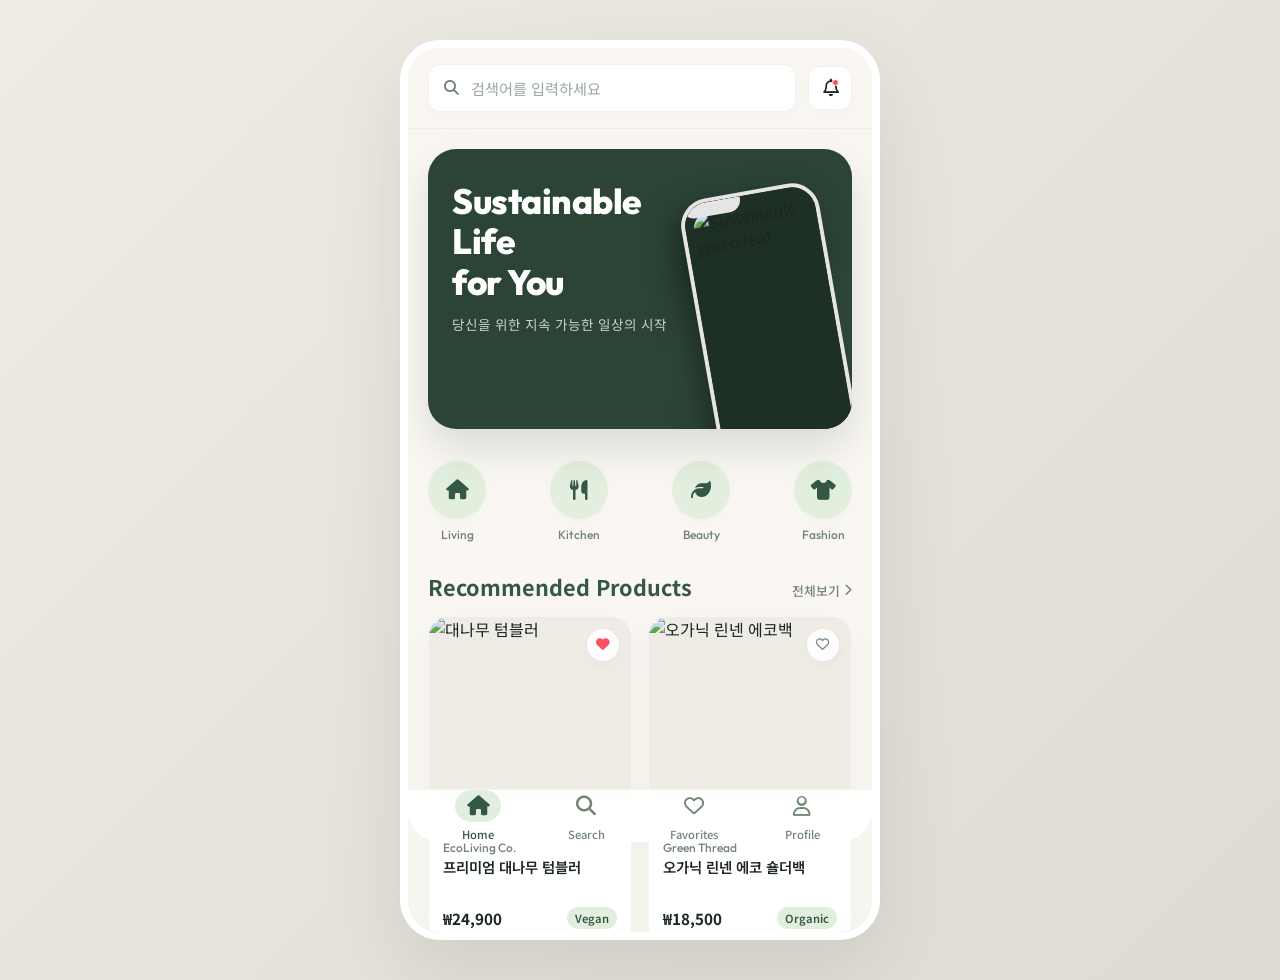
==== commit dbeddec5: "feat: Redesign website to Sustainable Life for You brand and layout" ====
--- a/index.html
+++ b/index.html
@@ -3,404 +3,322 @@
 <head>
   <meta charset="UTF-8">
   <meta name="viewport" content="width=device-width, initial-scale=1.0">
-  <title>SEOUL | 전통과 미래가 공존하는 빛나는 도시</title>
-  <meta name="description" content="전통 문화와 현대적인 첨단 기술, 그리고 한강의 여유가 어우러진 매력적인 글로벌 도시 서울을 소개합니다.">
-  
-  <!-- Google Fonts -->
-  <link rel="preconnect" href="https://fonts.googleapis.com">
-  <link rel="preconnect" href="https://fonts.gstatic.com" crossorigin>
-  <link href="https://fonts.googleapis.com/css2?family=Noto+Sans+KR:wght@300;400;500;700;900&family=Outfit:wght@300;400;600;800&display=swap" rel="stylesheet">
+  <title>Sustainable Life for You</title>
+  <meta name="description" content="당신을 위한 지속 가능한 일상의 시작. 친환경 라이프스타일 큐레이션 플랫폼">
   
   <!-- FontAwesome for Icons -->
   <link rel="stylesheet" href="https://cdnjs.cloudflare.com/ajax/libs/font-awesome/6.4.0/css/all.min.css">
-
+  
+  <!-- Custom Stylesheet -->
   <link rel="stylesheet" href="index.css">
 </head>
 <body>
 
-  <!-- Header Section -->
-  <header id="header">
-    <div class="nav-container">
-      <a href="#" class="logo" id="main-logo">SEO<span>U</span>L</a>
-      
-      <div class="menu-toggle" id="mobile-menu-btn" aria-label="메뉴 열기">
-        <span></span>
-        <span></span>
-        <span></span>
-      </div>
-
-      <nav>
-        <ul class="nav-menu" id="nav-menu">
-          <li><a href="#" class="nav-link">Home</a></li>
-          <li><a href="#about" class="nav-link">About SEOUL</a></li>
-          <li><a href="#landmarks" class="nav-link">Landmarks</a></li>
-          <li><a href="#gangnam" class="nav-link">Gangnam</a></li>
-          <li><a href="#experience" class="nav-link">Experiences</a></li>
-        </ul>
-      </nav>
-    </div>
-  </header>
-
-  <!-- Hero Section -->
-  <main>
-    <section class="hero" id="home">
-      <div class="hero-content">
-        <span class="hero-subtitle">Tradition Meets Future</span>
-        <h1 class="hero-title">SEOUL, MY <span>SOUL</span></h1>
-        <p class="hero-description">
-          역동적인 에너지와 오랜 깊이의 역사가 숨 쉬는 곳. 매혹적인 야경과 한강의 여유가 가득한 도시, 당신의 감성을 깨울 서울로 초대합니다.
-        </p>
-        <div class="cta-group">
-          <a href="#about" class="btn btn-primary" id="btn-discover">서울 알아보기 <i class="fa-solid fa-arrow-right"></i></a>
-          <a href="#experience" class="btn btn-secondary" id="btn-experience">체험 가이드</a>
-        </div>
-      </div>
-      <a href="#about" class="scroll-down" id="scroll-to-about">
-        <span>Scroll Down</span>
-        <i class="fa-solid fa-chevron-down"></i>
-      </a>
-    </section>
-
-    <!-- About Section -->
-    <section id="about">
-      <div class="section-header">
-        <span class="section-subtitle">The Harmony</span>
-        <h2 class="section-title">전통과 혁신의 공존</h2>
-      </div>
-
-      <div class="dualism-grid">
-        <div class="dualism-content">
-          <h3>2,000년 역사 위에 피어난 첨단 미래</h3>
-          <p>
-            서울은 오천 년 한반도 역사에서 가장 오랜 기간 수도의 자리를 지켜온 역사도시입니다. 고즈넉한 옛 궁궐의 담장 바로 너머에는 세계를 선도하는 IT 스마트 인프라와 초현대적인 빌딩 숲이 웅장하게 대조를 이룹니다.
-          </p>
-          <p>
-            골목 구석구석 서려 있는 선조들의 숨결을 느끼고, 한걸음 내디디면 세계에서 가장 빠르게 변화하는 트렌디한 문화를 마주하는 놀라운 입체적 경험을 서울에서 만나보세요.
-          </p>
-          <a href="#experience" class="btn btn-secondary" style="margin-top: 10px;" id="btn-read-more">서울 라이프스타일 보기</a>
-        </div>
-        
-        <div class="dualism-visual" id="visual-frame">
-          <div class="glass-card-info">
-            <h4>경복궁과 빌딩 숲</h4>
-            <p>전통 목조 건축의 정수와 마천루가 완성하는 시공간의 아름다운 충돌</p>
-          </div>
-        </div>
-      </div>
-    </section>
-
-    <!-- Highlights Section (Landmarks) -->
-    <section id="landmarks">
-      <div class="section-header">
-        <span class="section-subtitle">Top Destinations</span>
-        <h2 class="section-title">서울의 핵심 랜드마크</h2>
-      </div>
-
-      <div class="landmarks-grid">
-        <!-- Landmark 1 -->
-        <article class="landmark-card" id="card-palace">
-          <div class="landmark-image-wrapper">
-            <span class="landmark-tag">Heritage</span>
-            <img class="landmark-image" src="https://images.unsplash.com/photo-1540959733332-eab4deceeaf7?auto=format&fit=crop&w=800&q=80" alt="경복궁 근정전 야경">
-          </div>
-          <div class="landmark-info">
-            <h3 class="landmark-title">경복궁</h3>
-            <p class="landmark-desc">
-              조선 왕조의 중심이자 한글 창제 등 찬란한 조선의 번영을 이끈 제1 궁궐입니다. 우아한 처마 곡선과 대자연이 어우러진 한국 전통 미학의 결정체입니다.
-            </p>
-            <a href="https://english.cha.go.kr" target="_blank" rel="noopener" class="landmark-link" id="link-palace">자세히 보기 <i class="fa-solid fa-arrow-right"></i></a>
-          </div>
-        </article>
-
-        <!-- Landmark 2 -->
-        <article class="landmark-card" id="card-namsan">
-          <div class="landmark-image-wrapper">
-            <span class="landmark-tag">Romantic</span>
-            <img class="landmark-image" src="https://images.unsplash.com/photo-1504512485060-750d3e5aa0b1?auto=format&fit=crop&w=800&q=80" alt="N서울타워 전망">
-          </div>
-          <div class="landmark-info">
-            <h3 class="landmark-title">N서울타워</h3>
-            <p class="landmark-desc">
-              서울 한복판, 남산 정상에서 밤하늘을 수놓는 타워입니다. 보석처럼 반짝이는 천만 시민 도시의 초현실적인 파노라마 야경을 품을 수 있는 로맨틱한 명소입니다.
-            </p>
-            <a href="https://www.seoultower.co.kr" target="_blank" rel="noopener" class="landmark-link" id="link-namsan">자세히 보기 <i class="fa-solid fa-arrow-right"></i></a>
-          </div>
-        </article>
-
-        <!-- Landmark 3 -->
-        <article class="landmark-card" id="card-ddp">
-          <div class="landmark-image-wrapper">
-            <span class="landmark-tag">Future</span>
-            <img class="landmark-image" src="https://images.unsplash.com/photo-1518156677180-95a2893f3e9f?auto=format&fit=crop&w=800&q=80" alt="동대문디자인플라자 전경">
-          </div>
-          <div class="landmark-info">
-            <h3 class="landmark-title">동대문 디자인 플라자 (DDP)</h3>
-            <p class="landmark-desc">
-              세계적인 건축가 자하 하디드가 디자인한 비정형 은빛 건축물로, 서울이 품은 미래지향적 크리에이티브 시티로서의 상상력을 대변하는 디자인 문화 허브입니다.
-            </p>
-            <a href="https://ddp.or.kr" target="_blank" rel="noopener" class="landmark-link" id="link-ddp">자세히 보기 <i class="fa-solid fa-arrow-right"></i></a>
-          </div>
-        </article>
-      </div>
-    </section>
-
-    <!-- Gangnam Section -->
-    <section id="gangnam">
-      <div class="section-header">
-        <span class="section-subtitle">The Sparkling Heart</span>
-        <h2 class="section-title">강남, 트렌디한 서울의 중심</h2>
-      </div>
-
-      <div class="gangnam-container">
-        <!-- Gangnam Left Intro -->
-        <div class="gangnam-intro">
-          <h3>화려한 빛과 꺼지지 않는 에너지를 찾아서</h3>
-          <p>
-            강남은 서울에서 가장 현대적이고 화려하게 박동하는 지역입니다. 
-            세계 최고 수준의 트렌디한 패션과 라이프스타일, 하이테크 기업들의 꺼지지 않는 열정이 가득한 마천루, 그리고 초현대적인 도시의 숲 뒤편에 숨은 동양의 고요함까지 오감으로 강남을 탐험해 보세요.
-          </p>
-          <p>
-            스타일리시한 쇼핑 거리와 도심 속 힐링 공간이 교차하는 이곳은, 당신의 오감을 충족시키고 끊임없는 새로운 영감을 불러일으킵니다.
-          </p>
-          <a href="#experience" class="btn btn-primary" id="btn-gangnam-explore">강남 라이프 체험 <i class="fa-solid fa-arrow-right"></i></a>
-        </div>
-
-        <!-- Gangnam Right Grid (Spotlight Cards) -->
-        <div class="gangnam-grid">
-          <!-- Spotlight Card 1: Coex Starfield Library -->
-          <article class="gangnam-card" id="gangnam-coex">
-            <div class="gangnam-img-wrapper">
-              <span class="gangnam-tag">Culture</span>
-              <img class="gangnam-img" src="https://images.unsplash.com/photo-1544816155-12df9643f363?auto=format&fit=crop&w=800&q=80" alt="코엑스 별마당 도서관">
-            </div>
-            <div class="gangnam-card-info">
-              <h4>별마당 도서관</h4>
-              <p>도심 쇼핑몰 중심에 자리한 거대한 지성의 전당. 압도적인 높이의 책장들이 자아내는 신비롭고 영감 가득한 복합 문화 힐링 공간입니다.</p>
+  <!-- App Wrapper Simulator -->
+  <div class="app-frame">
+    
+    <!-- Header Section -->
+    <header class="app-header">
+      <div class="search-bar-container">
+        <i class="fa-solid fa-magnifying-glass search-icon"></i>
+        <input type="text" class="search-input" id="main-search" placeholder="검색어를 입력하세요">
+      </div>
+      <button class="bell-btn" id="noti-bell" aria-label="알림">
+        <i class="fa-regular fa-bell"></i>
+        <span class="bell-badge"></span>
+      </button>
+    </header>
+
+    <!-- Scrollable Main Content -->
+    <main class="content-wrapper">
+      
+      <!-- Hero Banner Section -->
+      <section class="hero-banner">
+        <div class="hero-text-content">
+          <h1 class="hero-title-en">Sustainable<br>Life<br>for You</h1>
+          <p class="hero-subtitle-ko">당신을 위한 지속 가능한 일상의 시작</p>
+        </div>
+        
+        <!-- Premium CSS Phone Mockup -->
+        <div class="phone-mockup-wrapper">
+          <div class="phone-body">
+            <div class="phone-notch"></div>
+            <div class="phone-screen">
+              <img src="https://images.unsplash.com/photo-1518531933037-91b2f5f229cc?auto=format&fit=crop&w=500&q=80" alt="Sustainable green leaf">
+            </div>
+            <div class="phone-home-btn"></div>
+          </div>
+        </div>
+      </section>
+
+      <!-- Horizontal Categories Grid -->
+      <section class="categories-container">
+        <div class="category-item" onclick="filterCategory('living')">
+          <div class="category-icon-circle">
+            <i class="fa-solid fa-house"></i>
+          </div>
+          <span class="category-label">Living</span>
+        </div>
+        
+        <div class="category-item" onclick="filterCategory('kitchen')">
+          <div class="category-icon-circle">
+            <i class="fa-solid fa-utensils"></i>
+          </div>
+          <span class="category-label">Kitchen</span>
+        </div>
+        
+        <div class="category-item" onclick="filterCategory('beauty')">
+          <div class="category-icon-circle">
+            <i class="fa-solid fa-leaf"></i>
+          </div>
+          <span class="category-label">Beauty</span>
+        </div>
+        
+        <div class="category-item" onclick="filterCategory('fashion')">
+          <div class="category-icon-circle">
+            <i class="fa-solid fa-shirt"></i>
+          </div>
+          <span class="category-label">Fashion</span>
+        </div>
+      </section>
+
+      <!-- Recommended Products Section -->
+      <section>
+        <div class="section-title-row">
+          <h2 class="section-main-title">Recommended Products</h2>
+          <a href="landmarks.html" class="section-view-all">전체보기 <i class="fa-solid fa-chevron-right" style="font-size: 0.75rem;"></i></a>
+        </div>
+        
+        <div class="products-scroll-grid" id="products-grid">
+          <!-- Product 1 -->
+          <article class="product-card" data-category="living">
+            <div class="product-image-wrapper">
+              <button class="fav-btn active" onclick="toggleFavorite(this, event)">
+                <i class="fa-solid fa-heart"></i>
+              </button>
+              <img class="product-image" src="https://images.unsplash.com/photo-1602143407151-7111542de6e8?auto=format&fit=crop&w=500&q=80" alt="대나무 텀블러">
+            </div>
+            <div class="product-info">
+              <div>
+                <span class="product-brand">EcoLiving Co.</span>
+                <h3 class="product-title">프리미엄 대나무 텀블러</h3>
+              </div>
+              <div class="product-bottom-row">
+                <span class="product-price">₩24,900</span>
+                <span class="product-tag">Vegan</span>
+              </div>
             </div>
           </article>
 
-          <!-- Spotlight Card 2: Teheran-ro -->
-          <article class="gangnam-card" id="gangnam-tech">
-            <div class="gangnam-img-wrapper">
-              <span class="gangnam-tag">Tech & Vision</span>
-              <img class="gangnam-img" src="https://images.unsplash.com/photo-1513519245088-0e12902e5a38?auto=format&fit=crop&w=800&q=80" alt="테헤란로 빌딩숲 야경">
-            </div>
-            <div class="gangnam-card-info">
-              <h4>테헤란로 빌딩숲</h4>
-              <p>대한민국 하이테크 산업과 글로벌 비즈니스의 중추. 낮에는 활기차고 밤이 되면 은빛 불빛과 도로 위 광선으로 빛나는 첨단 미래 도시의 상징입니다.</p>
+          <!-- Product 2 -->
+          <article class="product-card" data-category="fashion">
+            <div class="product-image-wrapper">
+              <button class="fav-btn" onclick="toggleFavorite(this, event)">
+                <i class="fa-regular fa-heart"></i>
+              </button>
+              <img class="product-image" src="https://images.unsplash.com/photo-1544816155-12df9643f363?auto=format&fit=crop&w=500&q=80" alt="오가닉 린넨 에코백">
+            </div>
+            <div class="product-info">
+              <div>
+                <span class="product-brand">Green Thread</span>
+                <h3 class="product-title">오가닉 린넨 에코 숄더백</h3>
+              </div>
+              <div class="product-bottom-row">
+                <span class="product-price">₩18,500</span>
+                <span class="product-tag">Organic</span>
+              </div>
             </div>
           </article>
-
-          <!-- Spotlight Card 3: Bongeunsa -->
-          <article class="gangnam-card" id="gangnam-temple">
-            <div class="gangnam-img-wrapper">
-              <span class="gangnam-tag">Heritage</span>
-              <img class="gangnam-img" src="https://images.unsplash.com/photo-1601042879364-f3947d3f9c16?auto=format&fit=crop&w=800&q=80" alt="강남 봉은사">
-            </div>
-            <div class="gangnam-card-info">
-              <h4>봉은사</h4>
-              <p>화려한 초고층 빌딩 숲 바로 맞은편, 천년의 고요함을 지켜온 사찰입니다. 마천루의 불빛과 고요한 등불이 만들어내는 극적인 평화와 사색을 경험해보세요.</p>
-            </div>
-          </article>
-        </div>
-      </div>
-    </section>
-
-    <!-- Experience / Interactive Tabs Section -->
-    <section id="experience">
-      <div class="section-header">
-        <span class="section-subtitle">Discover Your Vibe</span>
-        <h2 class="section-title">감각으로 만나는 서울</h2>
-      </div>
-
-      <div class="experience-box">
-        <div class="exp-tabs" role="tablist">
-          <button class="tab-btn active" role="tab" aria-selected="true" data-tab="tab-culture" id="tab-btn-culture">K-컬처 & 페스티벌</button>
-          <button class="tab-btn" role="tab" aria-selected="false" data-tab="tab-nature" id="tab-btn-nature">도심 속 자연 휴식</button>
-          <button class="tab-btn" role="tab" aria-selected="false" data-tab="tab-gourmet" id="tab-btn-gourmet">미식의 천국</button>
-        </div>
-
-        <!-- Culture Tab -->
-        <div class="tab-content active" id="tab-culture">
-          <div class="exp-visual">
-            <img src="https://images.unsplash.com/photo-1511671782779-c97d3d27a1d4?auto=format&fit=crop&w=800&q=80" alt="케이팝과 길거리 공연 문화">
-          </div>
-          <div class="exp-text">
-            <h3>K-컬처의 심장에서 트렌드를 입다</h3>
-            <p>
-              전 세계를 뒤흔드는 K-Pop, K-Beauty, 웰메이드 드라마의 중심지가 바로 서울입니다. 홍대 인디 거리의 뜨거운 버스킹부터 성수동의 세련된 팝업스토어까지, 지루할 틈 없이 흘러가는 글로벌 메가 트렌드를 오감으로 맛보세요.
-            </p>
-            <div class="stat-row">
-              <div class="stat-item">
-                <div class="stat-value">No.1</div>
-                <div class="stat-label">Global Content Hub</div>
-              </div>
-              <div class="stat-item">
-                <div class="stat-value">24/7</div>
-                <div class="stat-label">Lively Streets</div>
-              </div>
-            </div>
-          </div>
-        </div>
-
-        <!-- Nature Tab -->
-        <div class="tab-content" id="tab-nature">
-          <div class="exp-visual">
-            <img src="https://images.unsplash.com/photo-1494883759339-0b1681591d33?auto=format&fit=crop&w=800&q=80" alt="여의도 한강공원과 잔디밭">
-          </div>
-          <div class="exp-text">
-            <h3>도시 한가운데를 관통하는 치유의 한강</h3>
-            <p>
-              서울의 중심을 굽이치는 한강과 도심을 둘러싼 푸른 산은 천만 인구 대도시의 진정한 축복입니다. 피크닉을 즐기기 좋은 한강시민공원과 역사를 품은 한양도성길은 도시의 숨 가쁜 템포 속에서 평화롭고 깊이 있는 휴식을 선사합니다.
-            </p>
-            <div class="stat-row">
-              <div class="stat-item">
-                <div class="stat-value">11개</div>
-                <div class="stat-label">아름다운 한강공원</div>
-              </div>
-              <div class="stat-item">
-                <div class="stat-value">18.6km</div>
-                <div class="stat-label">서울 한양도성 둘레길</div>
-              </div>
-            </div>
-          </div>
-        </div>
-
-        <!-- Gourmet Tab -->
-        <div class="tab-content" id="tab-gourmet">
-          <div class="exp-visual">
-            <img src="https://images.unsplash.com/photo-1590301157890-4810ed352733?auto=format&fit=crop&w=800&q=80" alt="맛있는 한국 전통 길거리 음식">
-          </div>
-          <div class="exp-text">
-            <h3>미쉐린 파인다이닝부터 길거리 푸드까지</h3>
-            <p>
-              활기찬 광장시장에서 느끼는 김이 모락모락 나는 떡볶이와 빈대떡의 따뜻함, 그리고 세계적인 셰프들이 새롭게 재해석한 고급 모던 한식 파인데이닝까지 서울은 진정한 미식가의 낙원입니다. 밤이 되면 야시장의 흥겨움이 또 다른 깊은 미식 여행으로 이끕니다.
-            </p>
-            <div class="stat-row">
-              <div class="stat-item">
-                <div class="stat-value">180+</div>
-                <div class="stat-label">미쉐린 가이드 선정 맛집</div>
-              </div>
-              <div class="stat-item">
-                <div class="stat-value">100년</div>
-                <div class="stat-label">전통 시장의 미각 역사</div>
-              </div>
-            </div>
-          </div>
-        </div>
-
-      </div>
-    </section>
-  </main>
-
-  <!-- Footer Section -->
-  <footer>
-    <div class="footer-container">
-      <div class="footer-about">
-        <a href="#" class="logo" id="footer-logo">SEO<span>U</span>L</a>
-        <p>전통적인 문화 가치와 하이테크 미래가 함께 빛나고 쉼 없이 전진하는 매력 가득한 메트로폴리스 서울.</p>
-        <div class="social-links">
-          <a href="https://www.youtube.com/user/seoullive" target="_blank" rel="noopener" class="social-icon" aria-label="YouTube" id="social-youtube"><i class="fa-brands fa-youtube"></i></a>
-          <a href="https://www.instagram.com/seoul_official" target="_blank" rel="noopener" class="social-icon" aria-label="Instagram" id="social-instagram"><i class="fa-brands fa-instagram"></i></a>
-          <a href="https://www.facebook.com/seoul.kr" target="_blank" rel="noopener" class="social-icon" aria-label="Facebook" id="social-facebook"><i class="fa-brands fa-facebook-f"></i></a>
-        </div>
-      </div>
-
-      <div class="footer-links">
-        <h4>Discover</h4>
-        <ul>
-          <li><a href="#about">서울 스토리</a></li>
-          <li><a href="#landmarks">명소 추천</a></li>
-          <li><a href="#experience">문화 예술</a></li>
-        </ul>
-      </div>
-
-      <div class="footer-links">
-        <h4>Official Sites</h4>
-        <ul>
-          <li><a href="https://www.seoul.go.kr" target="_blank" rel="noopener">서울시청</a></li>
-          <li><a href="https://korean.visitseoul.net" target="_blank" rel="noopener">Visit Seoul 포털</a></li>
-          <li><a href="https://www.youtube.com/user/seoullive" target="_blank" rel="noopener">라이브 서울</a></li>
-        </ul>
-      </div>
-    </div>
-
-    <div class="footer-bottom">
-      <p>&copy; 2026 Seoul Metropolitan Government. Designed for Global Promotion.</p>
-      <div class="footer-bottom-links">
-        <a href="#">개인정보처리방침</a>
-        <a href="#">이용약관</a>
-      </div>
-    </div>
-  </footer>
-
-  <!-- Script for interactivity and animation -->
+        </div>
+      </section>
+
+      <!-- Summer Ethical Collection Section -->
+      <section class="collection-card">
+        <h2 class="collection-title">Summer<br>Ethical Collection</h2>
+        <p class="collection-subtitle">지속 가능한 여름을 위한 새로운 패션 컬렉션을 만나보세요.</p>
+        <a href="experience.html" class="collection-btn">지금 둘러보기 <i class="fa-solid fa-arrow-right"></i></a>
+        
+        <div class="collection-image-box">
+          <img src="https://images.unsplash.com/photo-1520250497591-112f2f40a3f4?auto=format&fit=crop&w=600&q=80" alt="Summer ethical clothing flatlay">
+        </div>
+      </section>
+
+      <!-- Eco Tips Section -->
+      <section>
+        <div class="section-title-row">
+          <h2 class="section-main-title">Eco Tips</h2>
+        </div>
+        
+        <div class="tips-list">
+          <!-- Tip 1 -->
+          <div class="tip-item-card" onclick="location.href='experience.html#tip-zero-waste'">
+            <div class="tip-icon-box">
+              <i class="fa-solid fa-recycle"></i>
+            </div>
+            <div class="tip-content-box">
+              <h3 class="tip-title">플라스틱 제로 생활 습관</h3>
+              <p class="tip-desc">일상에서 시작하는 작은 변화</p>
+            </div>
+          </div>
+
+          <!-- Tip 2 -->
+          <div class="tip-item-card" onclick="location.href='experience.html#tip-natural-beauty'">
+            <div class="tip-icon-box">
+              <i class="fa-solid fa-seedling"></i>
+            </div>
+            <div class="tip-content-box">
+              <h3 class="tip-title">천연 성분 화장품의 장점</h3>
+              <p class="tip-desc">피부와 환경을 동시에 보호하기</p>
+            </div>
+          </div>
+        </div>
+      </section>
+
+      <!-- Small Bottom Spacing -->
+      <div class="bottom-spacing"></div>
+
+    </main>
+
+    <!-- Bottom Navigation Bar -->
+    <nav class="bottom-nav">
+      <div class="nav-tab-item active" onclick="location.href='index.html'">
+        <div class="nav-tab-icon-wrapper">
+          <i class="fa-solid fa-house"></i>
+        </div>
+        <span class="nav-tab-label">Home</span>
+      </div>
+      
+      <div class="nav-tab-item" onclick="location.href='landmarks.html'">
+        <div class="nav-tab-icon-wrapper">
+          <i class="fa-solid fa-magnifying-glass"></i>
+        </div>
+        <span class="nav-tab-label">Search</span>
+      </div>
+      
+      <div class="nav-tab-item" onclick="toggleFavoritesTab()">
+        <div class="nav-tab-icon-wrapper">
+          <i class="fa-regular fa-heart"></i>
+        </div>
+        <span class="nav-tab-label">Favorites</span>
+      </div>
+      
+      <div class="nav-tab-item" onclick="location.href='about.html'">
+        <div class="nav-tab-icon-wrapper">
+          <i class="fa-regular fa-user"></i>
+        </div>
+        <span class="nav-tab-label">Profile</span>
+      </div>
+    </nav>
+
+  </div>
+
+  <!-- Micro-interactions Script -->
   <script>
-    // 1. Header scroll effect
-    const header = document.getElementById('header');
-    window.addEventListener('scroll', () => {
-      if (window.scrollY > 50) {
-        header.classList.add('scrolled');
+    // 1. Favorite Heart Button Toggle
+    function toggleFavorite(btn, event) {
+      event.stopPropagation(); // Prevent card clicks
+      btn.classList.toggle('active');
+      const icon = btn.querySelector('i');
+      if (btn.classList.contains('active')) {
+        icon.className = 'fa-solid fa-heart';
+        showToast('관심 상품에 추가되었습니다.');
       } else {
-        header.classList.remove('scrolled');
+        icon.className = 'fa-regular fa-heart';
+        showToast('관심 상품에서 삭제되었습니다.');
+      }
+    }
+
+    // 2. Filter Category interaction
+    function filterCategory(category) {
+      showToast(`${category.charAt(0).toUpperCase() + category.slice(1)} 카테고리로 필터링합니다.`);
+      const cards = document.querySelectorAll('.product-card');
+      cards.forEach(card => {
+        if (card.dataset.category === category) {
+          card.style.display = 'flex';
+          card.style.animation = 'fadeIn 0.4s ease';
+        } else {
+          card.style.display = 'none';
+        }
+      });
+    }
+
+    // 3. Simple Toast Notification helper
+    function showToast(message) {
+      // Remove existing toast if any
+      const existingToast = document.querySelector('.toast-notif');
+      if (existingToast) existingToast.remove();
+
+      const toast = document.createElement('div');
+      toast.className = 'toast-notif';
+      toast.innerText = message;
+      
+      // Inline styles for high customizability
+      Object.assign(toast.style, {
+        position: 'absolute',
+        bottom: '100px',
+        left: '50%',
+        transform: 'translateX(-50%)',
+        background: 'rgba(30, 38, 32, 0.9)',
+        color: '#FAF7F2',
+        padding: '10px 20px',
+        borderRadius: '20px',
+        fontSize: '0.8rem',
+        fontWeight: '500',
+        zIndex: '1000',
+        boxShadow: '0 8px 24px rgba(0,0,0,0.15)',
+        pointerEvents: 'none',
+        opacity: '0',
+        transition: 'all 0.3s ease'
+      });
+
+      document.querySelector('.app-frame').appendChild(toast);
+      
+      // Animate in
+      setTimeout(() => {
+        toast.style.opacity = '1';
+        toast.style.bottom = '110px';
+      }, 50);
+
+      // Animate out
+      setTimeout(() => {
+        toast.style.opacity = '0';
+        toast.style.bottom = '100px';
+        setTimeout(() => toast.remove(), 300);
+      }, 2000);
+    }
+
+    // 4. Favorites bottom tab action
+    function toggleFavoritesTab() {
+      showToast('관심 상품 목록을 불러옵니다.');
+    }
+
+    // 5. Search trigger
+    const searchInput = document.getElementById('main-search');
+    searchInput.addEventListener('keypress', (e) => {
+      if (e.key === 'Enter') {
+        const query = searchInput.value;
+        if (query.trim()) {
+          location.href = `landmarks.html?search=${encodeURIComponent(query)}`;
+        }
       }
     });
 
-    // 2. Interactive Experience Tabs System
-    const tabBtns = document.querySelectorAll('.tab-btn');
-    const tabContents = document.querySelectorAll('.tab-content');
-
-    tabBtns.forEach(btn => {
-      btn.addEventListener('click', () => {
-        // Remove active class from all buttons and content
-        tabBtns.forEach(b => {
-          b.classList.remove('active');
-          b.setAttribute('aria-selected', 'false');
-        });
-        tabContents.forEach(c => c.classList.remove('active'));
-
-        // Add active to selected button and match content
-        btn.classList.add('active');
-        btn.setAttribute('aria-selected', 'true');
-        const tabId = btn.getAttribute('data-tab');
-        document.getElementById(tabId).classList.add('active');
-      });
+    // 6. Notification Bell Interaction
+    const bellBtn = document.getElementById('noti-bell');
+    bellBtn.addEventListener('click', () => {
+      const badge = bellBtn.querySelector('.bell-badge');
+      if (badge) badge.style.display = 'none';
+      showToast('새로운 알림이 없습니다.');
     });
-
-    // 3. Mobile Navigation Menu Toggle
-    const mobileMenuBtn = document.getElementById('mobile-menu-btn');
-    const navMenu = document.getElementById('nav-menu');
-    const navLinks = document.querySelectorAll('.nav-link');
-
-    mobileMenuBtn.addEventListener('click', () => {
-      mobileMenuBtn.classList.toggle('active');
-      navMenu.classList.toggle('active');
-    });
-
-    // Close menu when link is clicked
-    navLinks.forEach(link => {
-      link.addEventListener('click', () => {
-        mobileMenuBtn.classList.remove('active');
-        navMenu.classList.remove('active');
-      });
-    });
-
-    // 4. Subtle hover parallax effect on the dualism image frame
-    const visualFrame = document.getElementById('visual-frame');
-    if (visualFrame) {
-      visualFrame.addEventListener('mousemove', (e) => {
-        const { left, top, width, height } = visualFrame.getBoundingClientRect();
-        const x = (e.clientX - left) / width - 0.5;
-        const y = (e.clientY - top) / height - 0.5;
-        
-        // Tilt the visual a little bit
-        visualFrame.style.transform = `perspective(1000px) rotateY(${x * 10}deg) rotateX(${-y * 10}deg) scale(1.03)`;
-      });
-      
-      visualFrame.addEventListener('mouseleave', () => {
-        visualFrame.style.transform = 'perspective(1000px) rotateY(0deg) rotateX(0deg) scale(1)';
-      });
-    }
   </script>
+
+  <!-- CSS Animation Rule helper -->
+  <style>
+    @keyframes fadeIn {
+      from { opacity: 0; transform: translateY(10px); }
+      to { opacity: 1; transform: translateY(0); }
+    }
+  </style>
+
 </body>
 </html>
--- a/index.css
+++ b/index.css
@@ -1,1007 +1,1120 @@
-/* Reset & Base Styles */
+/* ==========================================
+   Sustainable Life for You - Premium Design System
+   ========================================== */
+
+/* Google Fonts */
+@import url('https://fonts.googleapis.com/css2?family=Noto+Sans+KR:wght@300;400;500;700;900&family=Outfit:wght@300;400;600;800&display=swap');
+
+/* Design Tokens & Variables */
+:root {
+  --bg-main: #FAF7F2;          /* Soft, warm natural cream-beige background */
+  --bg-card: #FFFFFF;          /* Pure white for distinct cards */
+  --bg-dark-green: #2B4436;    /* Dark forest green for rich banners */
+  --bg-input: #FFFFFF;         /* Crisp white for search bar */
+  
+  --primary: #3E6553;          /* Elegant deep sage/forest green */
+  --primary-hover: #2F4F3F;    /* Rich darker shade for hover states */
+  --primary-light: #E2EFDE;    /* Soft pastel green for badges/highlights */
+  --primary-light-text: #345844; /* Contrasting text for light green badges */
+  
+  --text-main: #1C2620;        /* Deep organic charcoal for readability */
+  --text-muted: #738479;       /* Muted sage gray for secondary text */
+  --text-white: #FFFFFF;       /* Crisp white for dark backgrounds */
+  
+  --heart-active: #FF4E64;     /* Premium vibrant coral red for active favorites */
+  
+  --border-subtle: rgba(62, 101, 83, 0.06); /* Ultra-thin border */
+  --border-light: rgba(62, 101, 83, 0.1);   /* Slightly more defined border */
+  
+  --shadow-premium: 0 16px 36px rgba(62, 101, 83, 0.05); /* Premium soft glow shadow */
+  --shadow-sm: 0 4px 12px rgba(62, 101, 83, 0.03);       /* Light, clean shadow */
+  
+  --font-en: 'Outfit', sans-serif;
+  --font-ko: 'Noto Sans KR', sans-serif;
+  
+  --radius-lg: 28px;           /* Rounded corners for large banners */
+  --radius-md: 20px;           /* Rounded corners for cards */
+  --radius-sm: 12px;           /* Rounded corners for buttons and inputs */
+  --radius-circle: 50%;        /* Circular badges and icons */
+  
+  --transition-smooth: all 0.4s cubic-bezier(0.16, 1, 0.3, 1);
+  --transition-elastic: all 0.5s cubic-bezier(0.175, 0.885, 0.32, 1.275);
+}
+
+/* Base & Reset Styles */
 * {
   margin: 0;
   padding: 0;
   box-sizing: border-box;
-  scroll-behavior: smooth;
-}
-
-:root {
-  --bg-dark: #f5f7fb;            /* Soft, modern light background with a hint of warm slate */
-  --bg-card: rgba(255, 255, 255, 0.7); /* Clear glassmorphic white background */
-  --text-main: #121824;          /* Elegant charcoal for primary text */
-  --text-muted: #5e6d7e;         /* Sophisticated slate gray for secondary text */
-  --accent-red: #ff3e55;         /* Rich vivid Seoul Red optimized for light background */
-  --accent-blue: #0091ff;        /* High contrast vibrant blue */
-  --accent-purple: #7928ca;      /* Premium deep royal violet */
-  --gradient-primary: linear-gradient(135deg, #ff3e55 0%, #7928ca 100%);
-  --gradient-seoul: linear-gradient(135deg, #0091ff 0%, #7928ca 100%);
-  --glass-border: rgba(0, 0, 0, 0.06); /* Sublimely thin slate-dark border for glass panels */
-  --font-en: 'Outfit', sans-serif;
-  --font-ko: 'Noto Sans KR', sans-serif;
-}
-
-body {
-  background-color: var(--bg-dark);
+  outline: none;
+}
+
+html, body {
+  background-color: #EFECE5;   /* Neutral elegant slate-gray background behind the phone simulator */
   color: var(--text-main);
   font-family: var(--font-ko);
+  min-height: 100vh;
+  -webkit-font-smoothing: antialiased;
+  -moz-osx-font-smoothing: grayscale;
+}
+
+a {
+  text-decoration: none;
+  color: inherit;
+}
+
+ul, ol {
+  list-style: none;
+}
+
+button {
+  background: none;
+  border: none;
+  cursor: pointer;
+  font-family: inherit;
+}
+
+/* Custom Scrollbars */
+::-webkit-scrollbar {
+  width: 6px;
+  height: 6px;
+}
+::-webkit-scrollbar-track {
+  background: transparent;
+}
+::-webkit-scrollbar-thumb {
+  background: rgba(62, 101, 83, 0.15);
+  border-radius: 10px;
+}
+::-webkit-scrollbar-thumb:hover {
+  background: rgba(62, 101, 83, 0.3);
+}
+
+/* ==========================================
+   Layout - App Frame (Phone Simulator on Desktop)
+   ========================================== */
+.app-frame {
+  max-width: 480px;
+  width: 100%;
+  margin: 0 auto;
+  background-color: var(--bg-main);
+  min-height: 100vh;
+  position: relative;
+  display: flex;
+  flex-direction: column;
+  box-shadow: 0 0 60px rgba(43, 68, 54, 0.08);
+  border-left: 1px solid rgba(62, 101, 83, 0.05);
+  border-right: 1px solid rgba(62, 101, 83, 0.05);
   overflow-x: hidden;
-  line-height: 1.6;
-}
-
-/* Selection Highlight */
-::selection {
-  background: var(--accent-red);
-  color: #fff;
-}
-
-/* Custom Scrollbar */
-::-webkit-scrollbar {
-  width: 10px;
-}
-::-webkit-scrollbar-track {
-  background: var(--bg-dark);
-}
-::-webkit-scrollbar-thumb {
-  background: #e2e8f0;
-  border-radius: 5px;
-}
-::-webkit-scrollbar-thumb:hover {
-  background: var(--accent-red);
-}
-
-/* Header & Navigation */
-header {
-  position: fixed;
+  padding-bottom: 90px; /* Space for sticky bottom navigation */
+}
+
+/* App Header */
+.app-header {
+  position: sticky;
+  top: 0;
+  z-index: 100;
+  background: rgba(250, 247, 242, 0.85);
+  backdrop-filter: blur(20px);
+  -webkit-backdrop-filter: blur(20px);
+  padding: 16px 20px;
+  display: flex;
+  align-items: center;
+  justify-content: space-between;
+  gap: 12px;
+  border-bottom: 1px solid var(--border-subtle);
+}
+
+.search-bar-container {
+  flex: 1;
+  position: relative;
+}
+
+.search-input {
+  width: 100%;
+  background: var(--bg-input);
+  border: 1px solid rgba(62, 101, 83, 0.08);
+  padding: 12px 16px 12px 42px;
+  border-radius: var(--radius-sm);
+  font-size: 0.95rem;
+  color: var(--text-main);
+  font-family: var(--font-ko);
+  box-shadow: var(--shadow-sm);
+  transition: var(--transition-smooth);
+}
+
+.search-input::placeholder {
+  color: var(--text-muted);
+  opacity: 0.7;
+}
+
+.search-input:focus {
+  border-color: var(--primary);
+  box-shadow: 0 0 0 3px rgba(62, 101, 83, 0.1);
+}
+
+.search-icon {
+  position: absolute;
+  left: 16px;
+  top: 50%;
+  transform: translateY(-50%);
+  color: var(--text-muted);
+  font-size: 0.95rem;
+}
+
+.bell-btn {
+  width: 44px;
+  height: 44px;
+  border-radius: var(--radius-sm);
+  background: var(--bg-card);
+  border: 1px solid rgba(62, 101, 83, 0.08);
+  display: flex;
+  align-items: center;
+  justify-content: center;
+  color: var(--text-main);
+  font-size: 1.1rem;
+  position: relative;
+  box-shadow: var(--shadow-sm);
+  transition: var(--transition-smooth);
+}
+
+.bell-btn:hover {
+  transform: translateY(-2px);
+  color: var(--primary);
+  border-color: var(--primary-light);
+}
+
+.bell-btn:active {
+  transform: translateY(0);
+}
+
+.bell-badge {
+  position: absolute;
+  top: 12px;
+  right: 12px;
+  width: 7px;
+  height: 7px;
+  background-color: var(--heart-active);
+  border-radius: var(--radius-circle);
+  border: 1px solid var(--bg-card);
+}
+
+/* Main Content Wrapper */
+.content-wrapper {
+  padding: 20px;
+  display: flex;
+  flex-direction: column;
+  gap: 28px;
+}
+
+/* ==========================================
+   Home Hero Banner Component
+   ========================================== */
+.hero-banner {
+  background-color: var(--bg-dark-green);
+  border-radius: var(--radius-lg);
+  padding: 32px 24px;
+  position: relative;
+  overflow: hidden;
+  min-height: 280px;
+  display: flex;
+  flex-direction: column;
+  justify-content: space-between;
+  box-shadow: 0 20px 40px rgba(43, 68, 54, 0.15);
+}
+
+/* Background Leaf/Wave Details */
+.hero-banner::before {
+  content: '';
+  position: absolute;
+  right: -50px;
+  bottom: -50px;
+  width: 250px;
+  height: 250px;
+  background: radial-gradient(circle, rgba(226, 239, 222, 0.08) 0%, transparent 70%);
+  border-radius: var(--radius-circle);
+}
+
+.hero-text-content {
+  position: relative;
+  z-index: 2;
+  max-width: 60%;
+}
+
+.hero-title-en {
+  font-family: var(--font-en);
+  font-size: 2.2rem;
+  font-weight: 800;
+  line-height: 1.15;
+  color: var(--text-white);
+  margin-bottom: 12px;
+  letter-spacing: -0.5px;
+}
+
+.hero-subtitle-ko {
+  font-size: 0.85rem;
+  font-weight: 400;
+  color: rgba(255, 255, 255, 0.75);
+  line-height: 1.5;
+  word-break: keep-all;
+}
+
+/* Phone Mockup in Banner */
+.phone-mockup-wrapper {
+  position: absolute;
+  right: 12px;
+  bottom: -40px;
+  width: 140px;
+  height: 280px;
+  z-index: 1;
+  transform: rotate(-10deg);
+  transition: var(--transition-smooth);
+}
+
+.hero-banner:hover .phone-mockup-wrapper {
+  transform: rotate(-5deg) translateY(-10deg) scale(1.05);
+}
+
+.phone-body {
+  width: 100%;
+  height: 100%;
+  background: #222;
+  border-radius: 28px;
+  border: 4px solid #E5E5E5;
+  box-shadow: -10px 10px 30px rgba(0,0,0,0.4);
+  overflow: hidden;
+  position: relative;
+}
+
+.phone-screen {
+  width: 100%;
+  height: 100%;
+  background: #1E3024;
+  padding: 8px;
+  display: flex;
+  flex-direction: column;
+  align-items: center;
+  justify-content: center;
+  position: relative;
+}
+
+.phone-screen img {
+  width: 100%;
+  height: 100%;
+  object-fit: cover;
+  border-radius: 20px;
+}
+
+.phone-notch {
+  position: absolute;
+  top: 0;
+  width: 45%;
+  height: 14px;
+  background: #E5E5E5;
+  border-bottom-left-radius: 12px;
+  border-bottom-right-radius: 12px;
+  z-index: 10;
+}
+
+.phone-home-btn {
+  position: absolute;
+  bottom: 6px;
+  width: 36px;
+  height: 4px;
+  background: rgba(255,255,255,0.4);
+  border-radius: 2px;
+  z-index: 10;
+}
+
+/* ==========================================
+   Horizontal Categories Grid
+   ========================================== */
+.categories-container {
+  display: flex;
+  justify-content: space-between;
+  align-items: center;
+  padding: 4px 0;
+}
+
+.category-item {
+  display: flex;
+  flex-direction: column;
+  align-items: center;
+  gap: 8px;
+  text-align: center;
+  cursor: pointer;
+}
+
+.category-icon-circle {
+  width: 58px;
+  height: 58px;
+  border-radius: var(--radius-circle);
+  background-color: var(--primary-light);
+  display: flex;
+  align-items: center;
+  justify-content: center;
+  color: var(--primary-light-text);
+  font-size: 1.25rem;
+  box-shadow: var(--shadow-sm);
+  transition: var(--transition-elastic);
+}
+
+.category-item:hover .category-icon-circle {
+  transform: translateY(-6px);
+  background-color: var(--primary);
+  color: var(--text-white);
+  box-shadow: 0 10px 20px rgba(62, 101, 83, 0.15);
+}
+
+.category-label {
+  font-size: 0.75rem;
+  font-weight: 500;
+  color: var(--text-muted);
+  font-family: var(--font-en);
+  transition: var(--transition-smooth);
+}
+
+.category-item:hover .category-label {
+  color: var(--primary);
+  font-weight: 600;
+}
+
+/* ==========================================
+   Section Headers
+   ========================================== */
+.section-title-row {
+  display: flex;
+  justify-content: space-between;
+  align-items: flex-end;
+  margin-bottom: 16px;
+}
+
+.section-main-title {
+  font-size: 1.35rem;
+  font-weight: 700;
+  color: var(--primary-light-text);
+  line-height: 1.2;
+}
+
+.section-view-all {
+  font-size: 0.8rem;
+  font-weight: 500;
+  color: var(--text-muted);
+  display: flex;
+  align-items: center;
+  gap: 4px;
+  transition: var(--transition-smooth);
+}
+
+.section-view-all:hover {
+  color: var(--primary);
+}
+
+/* ==========================================
+   Product Grid / Cards Component
+   ========================================== */
+.products-scroll-grid {
+  display: grid;
+  grid-template-columns: repeat(2, 1fr);
+  gap: 16px;
+}
+
+.product-card {
+  background: var(--bg-card);
+  border-radius: var(--radius-md);
+  border: 1px solid var(--border-subtle);
+  overflow: hidden;
+  box-shadow: var(--shadow-premium);
+  display: flex;
+  flex-direction: column;
+  transition: var(--transition-smooth);
+  position: relative;
+}
+
+.product-card:hover {
+  transform: translateY(-6px);
+  box-shadow: 0 20px 40px rgba(62, 101, 83, 0.08);
+  border-color: var(--border-light);
+}
+
+.product-image-wrapper {
+  position: relative;
+  width: 100%;
+  padding-top: 100%; /* 1:1 Aspect Ratio */
+  background: #EFEBE5;
+  overflow: hidden;
+}
+
+.product-image {
+  position: absolute;
   top: 0;
   left: 0;
   width: 100%;
-  z-index: 1000;
-  background: rgba(245, 247, 251, 0.7);
-  backdrop-filter: blur(15px);
-  -webkit-backdrop-filter: blur(15px);
-  border-bottom: 1px solid var(--glass-border);
-  transition: all 0.4s cubic-bezier(0.16, 1, 0.3, 1);
-}
-
-header.scrolled {
-  padding: 10px 0;
-  background: rgba(255, 255, 255, 0.95);
-  box-shadow: 0 10px 30px rgba(0, 0, 0, 0.05);
-}
-
-.nav-container {
-  max-width: 1200px;
-  margin: 0 auto;
-  display: flex;
+  height: 100%;
+  object-fit: cover;
+  transition: var(--transition-smooth);
+}
+
+.product-card:hover .product-image {
+  transform: scale(1.06);
+}
+
+/* Favorite Heart Button */
+.fav-btn {
+  position: absolute;
+  top: 12px;
+  right: 12px;
+  width: 32px;
+  height: 32px;
+  border-radius: var(--radius-circle);
+  background: rgba(255, 255, 255, 0.9);
+  backdrop-filter: blur(4px);
+  -webkit-backdrop-filter: blur(4px);
+  display: flex;
+  align-items: center;
+  justify-content: center;
+  color: var(--text-muted);
+  font-size: 0.85rem;
+  box-shadow: var(--shadow-sm);
+  z-index: 5;
+  transition: var(--transition-elastic);
+}
+
+.fav-btn:hover {
+  transform: scale(1.15);
+  background: #FFFFFF;
+}
+
+.fav-btn.active {
+  color: var(--heart-active);
+}
+
+.product-info {
+  padding: 14px;
+  display: flex;
+  flex-direction: column;
+  gap: 6px;
+  flex: 1;
   justify-content: space-between;
-  align-items: center;
-  padding: 20px 24px;
-}
-
-.logo {
+}
+
+.product-brand {
+  font-size: 0.75rem;
+  font-weight: 500;
+  color: var(--text-muted);
   font-family: var(--font-en);
+}
+
+.product-title {
+  font-size: 0.9rem;
+  font-weight: 600;
+  color: var(--text-main);
+  line-height: 1.4;
+  height: 2.8em; /* Force 2 lines */
+  overflow: hidden;
+  text-overflow: ellipsis;
+  display: -webkit-box;
+  -webkit-line-clamp: 2;
+  -webkit-box-orient: vertical;
+}
+
+.product-bottom-row {
+  display: flex;
+  justify-content: space-between;
+  align-items: center;
+  margin-top: 4px;
+}
+
+.product-price {
+  font-size: 0.95rem;
+  font-weight: 700;
+  color: var(--text-main);
+  font-family: var(--font-ko);
+}
+
+.product-tag {
+  font-size: 0.7rem;
+  font-weight: 600;
+  padding: 3px 8px;
+  border-radius: 20px;
+  background-color: var(--primary-light);
+  color: var(--primary-light-text);
+}
+
+/* ==========================================
+   Summer Ethical Collection Banner Card
+   ========================================== */
+.collection-card {
+  background-color: var(--primary-hover);
+  border-radius: var(--radius-lg);
+  padding: 28px 24px;
+  display: flex;
+  flex-direction: column;
+  gap: 20px;
+  overflow: hidden;
+  box-shadow: var(--shadow-premium);
+  position: relative;
+}
+
+.collection-title {
+  font-family: var(--font-en);
+  font-size: 1.8rem;
   font-weight: 800;
-  font-size: 1.8rem;
-  letter-spacing: 2px;
-  background: linear-gradient(to right, var(--text-main), var(--accent-blue));
-  -webkit-background-clip: text;
-  -webkit-text-fill-color: transparent;
-  text-decoration: none;
-  display: flex;
-  align-items: center;
-  gap: 10px;
-}
-
-.logo span {
-  color: var(--accent-red);
-  -webkit-text-fill-color: var(--accent-red);
-}
-
-.nav-menu {
-  display: flex;
-  list-style: none;
-  gap: 30px;
-}
-
-.nav-link {
+  color: var(--text-white);
+  line-height: 1.2;
+}
+
+.collection-subtitle {
+  font-size: 0.85rem;
+  color: rgba(255, 255, 255, 0.8);
+  line-height: 1.5;
+  margin-top: -8px;
+  word-break: keep-all;
+}
+
+.collection-btn {
+  align-self: flex-start;
+  background: var(--bg-card);
+  color: var(--primary-hover);
+  padding: 10px 20px;
+  border-radius: var(--radius-sm);
+  font-size: 0.85rem;
+  font-weight: 600;
+  display: flex;
+  align-items: center;
+  gap: 6px;
+  box-shadow: var(--shadow-sm);
+  transition: var(--transition-smooth);
+}
+
+.collection-btn:hover {
+  background: var(--primary-light);
+  color: var(--primary-hover);
+  transform: translateX(4px);
+}
+
+.collection-image-box {
+  width: 100%;
+  height: 180px;
+  border-radius: var(--radius-md);
+  overflow: hidden;
+  margin-top: 10px;
+}
+
+.collection-image-box img {
+  width: 100%;
+  height: 100%;
+  object-fit: cover;
+  transition: var(--transition-smooth);
+}
+
+.collection-card:hover .collection-image-box img {
+  transform: scale(1.05);
+}
+
+/* ==========================================
+   Eco Tips List Component
+   ========================================== */
+.tips-list {
+  display: flex;
+  flex-direction: column;
+  gap: 12px;
+}
+
+.tip-item-card {
+  background-color: #F0EAE1; /* Beautiful warm sand/beige */
+  border-radius: var(--radius-md);
+  padding: 16px 20px;
+  display: flex;
+  align-items: center;
+  gap: 16px;
+  transition: var(--transition-smooth);
+  border: 1px solid rgba(62, 101, 83, 0.03);
+}
+
+.tip-item-card:hover {
+  transform: translateY(-3px);
+  box-shadow: var(--shadow-premium);
+  background-color: #EAE3D9;
+}
+
+.tip-icon-box {
+  width: 48px;
+  height: 48px;
+  border-radius: var(--radius-circle);
+  background-color: var(--bg-card);
+  display: flex;
+  align-items: center;
+  justify-content: center;
+  color: var(--primary);
+  font-size: 1.1rem;
+  box-shadow: var(--shadow-sm);
+  flex-shrink: 0;
+}
+
+.tip-content-box {
+  display: flex;
+  flex-direction: column;
+  gap: 3px;
+}
+
+.tip-title {
+  font-size: 0.95rem;
+  font-weight: 700;
   color: var(--text-main);
-  text-decoration: none;
-  font-weight: 500;
-  font-size: 0.95rem;
-  transition: color 0.3s ease;
-  position: relative;
-  padding: 5px 0;
-}
-
-.nav-link::after {
-  content: '';
+}
+
+.tip-desc {
+  font-size: 0.8rem;
+  color: var(--text-muted);
+}
+
+/* ==========================================
+   Bottom Navigation Bar
+   ========================================== */
+.bottom-nav {
   position: absolute;
   bottom: 0;
   left: 0;
-  width: 0;
-  height: 2px;
-  background: var(--gradient-primary);
-  transition: width 0.3s ease;
-}
-
-.nav-link:hover::after {
-  width: 100%;
-}
-
-.nav-link:hover {
-  color: var(--accent-blue);
-}
-
-/* Hamburger Menu for Mobile */
-.menu-toggle {
-  display: none;
-  flex-direction: column;
-  gap: 6px;
+  width: 100%;
+  height: 80px;
+  background: rgba(255, 255, 255, 0.95);
+  backdrop-filter: blur(15px);
+  -webkit-backdrop-filter: blur(15px);
+  border-top: 1px solid var(--border-subtle);
+  display: flex;
+  justify-content: space-around;
+  align-items: center;
+  padding: 0 16px;
+  z-index: 100;
+}
+
+.nav-tab-item {
+  display: flex;
+  flex-direction: column;
+  align-items: center;
+  justify-content: center;
+  gap: 4px;
+  color: var(--text-muted);
+  transition: var(--transition-smooth);
+  flex: 1;
+  height: 100%;
   cursor: pointer;
-}
-
-.menu-toggle span {
-  display: block;
-  width: 25px;
-  height: 3px;
-  background-color: var(--text-main);
-  border-radius: 3px;
-  transition: all 0.3s ease;
-}
-
-/* Hero Section */
-.hero {
-  position: relative;
-  height: 100vh;
+  position: relative;
+}
+
+.nav-tab-item:hover {
+  color: var(--primary);
+}
+
+.nav-tab-item.active {
+  color: var(--primary-light-text);
+  font-weight: 700;
+}
+
+.nav-tab-icon-wrapper {
+  font-size: 1.25rem;
+  width: 46px;
+  height: 32px;
+  border-radius: 16px;
   display: flex;
   align-items: center;
   justify-content: center;
+  transition: var(--transition-elastic);
+}
+
+.nav-tab-item.active .nav-tab-icon-wrapper {
+  background-color: var(--primary-light);
+}
+
+.nav-tab-label {
+  font-size: 0.7rem;
+  font-weight: 500;
+}
+
+/* ==========================================
+   Subpage Headers & Shared Components
+   ========================================== */
+.subpage-hero-banner {
+  background-color: var(--primary);
+  border-radius: var(--radius-lg);
+  padding: 36px 24px;
+  color: var(--text-white);
   text-align: center;
-  background: linear-gradient(rgba(245, 247, 251, 0.35), rgba(245, 247, 251, 0.9)), 
-              url('https://images.unsplash.com/photo-1538481199705-c710c4e965fc?auto=format&fit=crop&w=1920&q=80') no-repeat center center/cover;
-  padding: 0 24px;
+  box-shadow: var(--shadow-premium);
+  position: relative;
   overflow: hidden;
-}
-
-/* Ambient Animated Glow */
-.hero::before {
+  margin-bottom: 8px;
+}
+
+.subpage-hero-banner::before {
   content: '';
   position: absolute;
-  top: 20%;
-  left: 10%;
-  width: 300px;
-  height: 300px;
-  background: var(--accent-purple);
-  border-radius: 50%;
-  filter: blur(150px);
-  opacity: 0.15;
-  pointer-events: none;
-  animation: pulse-glow 8s infinite alternate;
-}
-
-.hero::after {
-  content: '';
-  position: absolute;
-  bottom: 10%;
-  right: 10%;
-  width: 350px;
-  height: 350px;
-  background: var(--accent-blue);
-  border-radius: 50%;
-  filter: blur(150px);
-  opacity: 0.12;
-  pointer-events: none;
-  animation: pulse-glow 10s infinite alternate-reverse;
-}
-
-@keyframes pulse-glow {
-  0% { transform: scale(1) translate(0, 0); opacity: 0.12; }
-  100% { transform: scale(1.3) translate(50px, 30px); opacity: 0.22; }
-}
-
-.hero-content {
-  position: relative;
-  z-index: 10;
-  max-width: 900px;
-  opacity: 0;
-  transform: translateY(30px);
-  animation: fadeInUp 1.2s cubic-bezier(0.16, 1, 0.3, 1) forwards;
-  animation-delay: 0.2s;
-}
-
-@keyframes fadeInUp {
-  to {
-    opacity: 1;
-    transform: translateY(0);
-  }
-}
-
-.hero-subtitle {
-  font-family: var(--font-en);
-  font-size: 1.2rem;
-  font-weight: 600;
-  letter-spacing: 6px;
-  text-transform: uppercase;
-  color: var(--accent-blue);
-  margin-bottom: 20px;
-  display: inline-block;
-}
-
-.hero-title {
-  font-family: var(--font-en);
-  font-weight: 900;
-  font-size: clamp(3rem, 8vw, 5.5rem);
-  line-height: 1.1;
-  letter-spacing: -1px;
-  margin-bottom: 24px;
-  background: linear-gradient(135deg, #121824 30%, #5e6d7e 100%);
-  -webkit-background-clip: text;
-  -webkit-text-fill-color: transparent;
-}
-
-.hero-title span {
-  background: linear-gradient(135deg, var(--accent-red) 0%, #ff8a00 100%);
-  -webkit-background-clip: text;
-  -webkit-text-fill-color: transparent;
-}
-
-.hero-description {
-  font-size: 1.15rem;
-  color: var(--text-muted);
-  max-width: 600px;
-  margin: 0 auto 40px;
-  font-weight: 400;
-}
-
-.cta-group {
-  display: flex;
-  justify-content: center;
-  gap: 20px;
-  flex-wrap: wrap;
-}
-
-.btn {
-  display: inline-flex;
-  align-items: center;
-  justify-content: center;
-  padding: 15px 35px;
-  border-radius: 50px;
-  font-weight: 600;
-  font-size: 1rem;
-  text-decoration: none;
-  transition: all 0.3s cubic-bezier(0.16, 1, 0.3, 1);
-  gap: 10px;
-  cursor: pointer;
-}
-
-.btn-primary {
-  background: var(--gradient-primary);
-  color: #fff;
-  border: none;
-  box-shadow: 0 10px 25px rgba(255, 62, 85, 0.25);
-}
-
-.btn-primary:hover {
-  transform: translateY(-3px);
-  box-shadow: 0 15px 30px rgba(255, 62, 85, 0.4);
-}
-
-.btn-secondary {
-  background: rgba(255, 255, 255, 0.6);
-  color: var(--text-main);
-  border: 1px solid var(--glass-border);
-  backdrop-filter: blur(5px);
-}
-
-.btn-secondary:hover {
-  background: rgba(255, 255, 255, 0.9);
-  border-color: rgba(0, 0, 0, 0.15);
-  transform: translateY(-3px);
-}
-
-/* Scroll Down Indicator */
-.scroll-down {
-  position: absolute;
-  bottom: 30px;
-  left: 50%;
-  transform: translateX(-50%);
-  z-index: 10;
-  color: var(--text-muted);
-  text-decoration: none;
-  display: flex;
-  flex-direction: column;
-  align-items: center;
-  gap: 8px;
+  top: -40px;
+  left: -40px;
+  width: 160px;
+  height: 160px;
+  background: radial-gradient(circle, rgba(226, 239, 222, 0.1) 0%, transparent 70%);
+  border-radius: var(--radius-circle);
+}
+
+.subpage-subtitle {
   font-family: var(--font-en);
   font-size: 0.8rem;
+  font-weight: 600;
+  text-transform: uppercase;
   letter-spacing: 2px;
-  text-transform: uppercase;
-  opacity: 0.7;
-  transition: opacity 0.3s ease;
-}
-
-.scroll-down:hover {
-  opacity: 1;
-}
-
-.scroll-down i {
+  color: var(--primary-light);
+  margin-bottom: 8px;
+  display: block;
+}
+
+.subpage-title {
+  font-size: 1.6rem;
+  font-weight: 800;
+  line-height: 1.3;
+}
+
+/* Navigation back button for subpages */
+.nav-back-row {
+  display: flex;
+  align-items: center;
+  gap: 12px;
+  padding: 4px 0;
+}
+
+.back-btn {
+  width: 36px;
+  height: 36px;
+  border-radius: var(--radius-circle);
+  background: var(--bg-card);
+  border: 1px solid var(--border-subtle);
+  display: flex;
+  align-items: center;
+  justify-content: center;
+  color: var(--text-main);
+  font-size: 0.9rem;
+  box-shadow: var(--shadow-sm);
+  transition: var(--transition-smooth);
+}
+
+.back-btn:hover {
+  color: var(--primary);
+  border-color: var(--primary-light);
+  transform: translateX(-3px);
+}
+
+.back-page-title {
   font-size: 1rem;
-  animation: bounce 2s infinite;
-}
-
-@keyframes bounce {
-  0%, 20%, 50%, 80%, 100% { transform: translateY(0); }
-  40% { transform: translateY(-8px); }
-  60% { transform: translateY(-4px); }
-}
-
-/* Section Global Styles */
-section {
-  padding: 120px 24px;
-  max-width: 1200px;
-  margin: 0 auto;
-}
-
-.section-header {
+  font-weight: 700;
+  color: var(--primary-light-text);
+}
+
+/* Interactive Tabs Component */
+.tab-btn-row {
+  display: flex;
+  background: #F0EAE1;
+  border-radius: var(--radius-sm);
+  padding: 4px;
+  gap: 4px;
+}
+
+.tab-nav-btn {
+  flex: 1;
+  padding: 10px;
   text-align: center;
-  margin-bottom: 80px;
-}
-
-.section-subtitle {
-  font-family: var(--font-en);
-  color: var(--accent-red);
+  border-radius: 8px;
+  font-size: 0.85rem;
+  font-weight: 600;
+  color: var(--text-muted);
+  transition: var(--transition-smooth);
+}
+
+.tab-nav-btn.active {
+  background: var(--bg-card);
+  color: var(--primary-light-text);
+  box-shadow: var(--shadow-sm);
+}
+
+/* ==========================================
+   Details / Cards for About and Subpages
+   ========================================== */
+.about-card-section {
+  display: flex;
+  flex-direction: column;
+  gap: 20px;
+}
+
+.about-card {
+  background: var(--bg-card);
+  border-radius: var(--radius-md);
+  border: 1px solid var(--border-subtle);
+  padding: 24px;
+  box-shadow: var(--shadow-premium);
+  display: flex;
+  flex-direction: column;
+  gap: 16px;
+}
+
+.about-card-title {
+  font-size: 1.15rem;
+  font-weight: 700;
+  color: var(--primary-light-text);
+  display: flex;
+  align-items: center;
+  gap: 8px;
+}
+
+.about-card-text {
   font-size: 0.9rem;
-  text-transform: uppercase;
-  letter-spacing: 4px;
-  font-weight: 700;
-  margin-bottom: 12px;
-  display: block;
-}
-
-.section-title {
-  font-size: clamp(2rem, 5vw, 2.8rem);
-  font-weight: 800;
-  letter-spacing: -0.5px;
-  position: relative;
-  display: inline-block;
-  padding-bottom: 15px;
-}
-
-.section-title::after {
-  content: '';
-  position: absolute;
-  bottom: 0;
-  left: 50%;
-  transform: translateX(-50%);
-  width: 60px;
-  height: 4px;
-  background: var(--gradient-primary);
-  border-radius: 2px;
-}
-
-/* Dualism Section (About) */
-.dualism-grid {
-  display: grid;
-  grid-template-columns: 1fr 1fr;
-  gap: 40px;
-  align-items: center;
-}
-
-.dualism-content h3 {
-  font-size: 1.8rem;
-  margin-bottom: 20px;
-  font-weight: 700;
-  color: var(--accent-purple);
-}
-
-.dualism-content p {
-  color: var(--text-muted);
-  font-size: 1.05rem;
-  margin-bottom: 24px;
-  font-weight: 400;
-}
-
-.dualism-visual {
-  position: relative;
-  border-radius: 20px;
-  overflow: hidden;
-  box-shadow: 0 20px 45px rgba(0,0,0,0.08);
-  border: 1px solid var(--glass-border);
-  aspect-ratio: 4/3;
-  background: url('https://images.unsplash.com/photo-1540959733332-eab4deceeaf7?auto=format&fit=crop&w=1000&q=80') no-repeat center center/cover;
-  transition: transform 0.5s ease;
-}
-
-.dualism-visual:hover {
-  transform: scale(1.02);
-}
-
-.glass-card-info {
-  position: absolute;
-  bottom: 20px;
-  left: 20px;
-  right: 20px;
-  background: rgba(255, 255, 255, 0.75);
-  backdrop-filter: blur(10px);
-  -webkit-backdrop-filter: blur(10px);
-  border: 1px solid rgba(255, 255, 255, 0.4);
-  padding: 20px;
-  border-radius: 15px;
-}
-
-.glass-card-info h4 {
-  font-size: 1.2rem;
-  font-weight: 700;
-  margin-bottom: 5px;
-  color: #121824;
-}
-
-.glass-card-info p {
-  font-size: 0.9rem;
-  color: var(--text-muted);
-  margin: 0;
-}
-
-/* Key Landmarks (Highlights) */
-#landmarks {
-  background: linear-gradient(180deg, var(--bg-dark) 0%, #ffffff 50%, var(--bg-dark) 100%);
-  border-top: 1px solid var(--glass-border);
-  border-bottom: 1px solid var(--glass-border);
-}
-
-.landmarks-grid {
+  color: var(--text-muted);
+  line-height: 1.6;
+}
+
+.about-highlight-box {
+  background-color: var(--primary-light);
+  border-radius: var(--radius-sm);
+  padding: 16px;
+  border-left: 4px solid var(--primary);
+  font-size: 0.85rem;
+  color: var(--primary-light-text);
+  font-weight: 500;
+}
+
+.about-stat-row {
   display: grid;
   grid-template-columns: repeat(3, 1fr);
-  gap: 30px;
-}
-
-.landmark-card {
+  gap: 12px;
+  text-align: center;
+}
+
+.about-stat-item {
+  background: #F8FBF8;
+  border: 1px solid rgba(62, 101, 83, 0.05);
+  border-radius: var(--radius-sm);
+  padding: 12px 8px;
+}
+
+.about-stat-num {
+  font-family: var(--font-en);
+  font-size: 1.3rem;
+  font-weight: 800;
+  color: var(--primary);
+  margin-bottom: 4px;
+}
+
+.about-stat-label {
+  font-size: 0.7rem;
+  color: var(--text-muted);
+  font-weight: 500;
+}
+
+/* Landmarks Grid for Green Spots */
+.spot-card {
   background: var(--bg-card);
-  border-radius: 24px;
-  border: 1px solid var(--glass-border);
+  border-radius: var(--radius-md);
+  border: 1px solid var(--border-subtle);
   overflow: hidden;
-  transition: all 0.4s cubic-bezier(0.16, 1, 0.3, 1);
-  position: relative;
-  display: flex;
-  flex-direction: column;
-  box-shadow: 0 10px 30px rgba(0, 0, 0, 0.02);
-}
-
-.landmark-card:hover {
-  transform: translateY(-10px);
-  border-color: rgba(0, 0, 0, 0.1);
-  box-shadow: 0 20px 40px rgba(0, 0, 0, 0.08), 
-              0 0 30px rgba(0, 145, 255, 0.1);
-}
-
-.landmark-image-wrapper {
-  position: relative;
-  width: 100%;
-  height: 240px;
-  overflow: hidden;
-}
-
-.landmark-image {
+  box-shadow: var(--shadow-premium);
+  display: flex;
+  flex-direction: column;
+  transition: var(--transition-smooth);
+}
+
+.spot-card:hover {
+  transform: translateY(-4px);
+  box-shadow: 0 16px 32px rgba(62, 101, 83, 0.06);
+}
+
+.spot-image-box {
+  position: relative;
+  width: 100%;
+  height: 160px;
+}
+
+.spot-image-box img {
   width: 100%;
   height: 100%;
   object-fit: cover;
-  transition: transform 0.6s cubic-bezier(0.16, 1, 0.3, 1);
-}
-
-.landmark-card:hover .landmark-image {
-  transform: scale(1.1);
-}
-
-.landmark-tag {
+}
+
+.spot-tag {
   position: absolute;
-  top: 20px;
-  left: 20px;
-  background: var(--gradient-primary);
-  color: #fff;
-  padding: 6px 14px;
-  border-radius: 50px;
+  top: 12px;
+  left: 12px;
+  background: rgba(255, 255, 255, 0.9);
+  backdrop-filter: blur(4px);
+  -webkit-backdrop-filter: blur(4px);
+  padding: 4px 10px;
+  border-radius: 12px;
+  font-size: 0.7rem;
+  font-weight: 600;
+  color: var(--primary-light-text);
+  box-shadow: var(--shadow-sm);
+}
+
+.spot-info {
+  padding: 16px;
+  display: flex;
+  flex-direction: column;
+  gap: 8px;
+}
+
+.spot-title {
+  font-size: 1rem;
+  font-weight: 700;
+  color: var(--text-main);
+}
+
+.spot-desc {
+  font-size: 0.8rem;
+  color: var(--text-muted);
+  line-height: 1.5;
+}
+
+.spot-link-row {
+  display: flex;
+  align-items: center;
+  justify-content: space-between;
+  margin-top: 4px;
+}
+
+.spot-address {
+  font-size: 0.7rem;
+  color: var(--text-muted);
+  display: flex;
+  align-items: center;
+  gap: 4px;
+}
+
+.spot-more-btn {
+  font-size: 0.75rem;
+  font-weight: 600;
+  color: var(--primary);
+  display: flex;
+  align-items: center;
+  gap: 4px;
+}
+
+.spot-more-btn:hover {
+  color: var(--primary-hover);
+}
+
+/* Experience detail content cards */
+.experience-detail-card {
+  display: flex;
+  flex-direction: column;
+  gap: 16px;
+}
+
+.exp-detail-banner {
+  width: 100%;
+  height: 180px;
+  border-radius: var(--radius-md);
+  overflow: hidden;
+}
+
+.exp-detail-banner img {
+  width: 100%;
+  height: 100%;
+  object-fit: cover;
+}
+
+.exp-detail-info {
+  display: flex;
+  flex-direction: column;
+  gap: 12px;
+}
+
+.exp-detail-title {
+  font-size: 1.15rem;
+  font-weight: 700;
+  color: var(--primary-light-text);
+}
+
+.exp-detail-desc {
+  font-size: 0.85rem;
+  color: var(--text-muted);
+  line-height: 1.6;
+}
+
+.exp-info-grid {
+  display: grid;
+  grid-template-columns: repeat(2, 1fr);
+  gap: 12px;
+}
+
+.exp-info-box {
+  background: var(--bg-card);
+  border: 1px solid var(--border-subtle);
+  border-radius: var(--radius-sm);
+  padding: 12px;
+  display: flex;
+  align-items: center;
+  gap: 10px;
+}
+
+.exp-info-icon {
+  font-size: 1.1rem;
+  color: var(--primary);
+}
+
+.exp-info-text {
+  display: flex;
+  flex-direction: column;
+}
+
+.exp-info-label {
+  font-size: 0.65rem;
+  color: var(--text-muted);
+  font-weight: 500;
+}
+
+.exp-info-value {
   font-size: 0.75rem;
   font-weight: 700;
-  letter-spacing: 1px;
-  text-transform: uppercase;
-  box-shadow: 0 5px 15px rgba(255, 62, 85, 0.2);
-}
-
-.landmark-info {
-  padding: 24px;
-  flex-grow: 1;
-  display: flex;
-  flex-direction: column;
-}
-
-.landmark-title {
-  font-size: 1.35rem;
-  font-weight: 700;
-  margin-bottom: 12px;
-  color: #121824;
-  transition: color 0.3s ease;
-}
-
-.landmark-card:hover .landmark-title {
-  color: var(--accent-blue);
-}
-
-.landmark-desc {
-  color: var(--text-muted);
-  font-size: 0.95rem;
-  margin-bottom: 20px;
-  font-weight: 400;
-  line-height: 1.6;
-  flex-grow: 1;
-}
-
-.landmark-link {
-  display: inline-flex;
-  align-items: center;
-  color: var(--accent-blue);
-  text-decoration: none;
-  font-weight: 600;
-  font-size: 0.95rem;
-  gap: 5px;
-  transition: gap 0.3s ease, color 0.3s ease;
-}
-
-.landmark-link:hover {
-  gap: 10px;
-  color: var(--accent-red);
-}
-
-/* Gangnam Section */
-#gangnam {
-  background: linear-gradient(180deg, var(--bg-dark) 0%, #ffffff 100%);
-  border-bottom: 1px solid var(--glass-border);
-}
-
-.gangnam-container {
-  display: grid;
-  grid-template-columns: 1fr 1.3fr;
-  gap: 50px;
-  align-items: center;
-}
-
-.gangnam-intro h3 {
-  font-size: 2rem;
-  font-weight: 800;
-  margin-bottom: 20px;
-  background: linear-gradient(135deg, var(--accent-blue) 0%, var(--accent-purple) 100%);
-  -webkit-background-clip: text;
-  -webkit-text-fill-color: transparent;
-}
-
-.gangnam-intro p {
-  color: var(--text-muted);
-  font-size: 1.05rem;
-  margin-bottom: 24px;
-  font-weight: 400;
-}
-
-.gangnam-grid {
-  display: grid;
-  grid-template-columns: repeat(3, 1fr);
-  gap: 20px;
-}
-
-.gangnam-card {
-  background: var(--bg-card);
-  border-radius: 20px;
-  border: 1px solid var(--glass-border);
-  overflow: hidden;
-  display: flex;
-  flex-direction: column;
-  box-shadow: 0 10px 25px rgba(0, 0, 0, 0.02);
-  transition: all 0.4s cubic-bezier(0.16, 1, 0.3, 1);
-  position: relative;
-  min-height: 380px;
-}
-
-.gangnam-card:hover {
-  transform: translateY(-8px) scale(1.02);
-  border-color: rgba(121, 40, 202, 0.25);
-  box-shadow: 0 20px 40px rgba(121, 40, 202, 0.08), 
-              0 0 25px rgba(121, 40, 202, 0.05);
-}
-
-.gangnam-img-wrapper {
-  position: relative;
-  width: 100%;
-  height: 180px;
-  overflow: hidden;
-}
-
-.gangnam-img {
-  width: 100%;
-  height: 100%;
-  object-fit: cover;
-  transition: transform 0.6s cubic-bezier(0.16, 1, 0.3, 1);
-}
-
-.gangnam-card:hover .gangnam-img {
-  transform: scale(1.08);
-}
-
-.gangnam-tag {
-  position: absolute;
-  top: 15px;
-  left: 15px;
-  background: var(--gradient-seoul);
-  color: #fff;
-  padding: 5px 12px;
-  border-radius: 50px;
-  font-size: 0.7rem;
-  font-weight: 700;
-  letter-spacing: 0.5px;
-  text-transform: uppercase;
-  box-shadow: 0 5px 12px rgba(0, 145, 255, 0.2);
-  z-index: 2;
-}
-
-.gangnam-card-info {
-  padding: 20px;
-  flex-grow: 1;
-  display: flex;
-  flex-direction: column;
-}
-
-.gangnam-card-info h4 {
-  font-size: 1.15rem;
-  font-weight: 700;
-  margin-bottom: 10px;
-  color: #121824;
-  transition: color 0.3s ease;
-}
-
-.gangnam-card:hover .gangnam-card-info h4 {
-  color: var(--accent-purple);
-}
-
-.gangnam-card-info p {
-  color: var(--text-muted);
-  font-size: 0.88rem;
-  line-height: 1.6;
-  margin: 0;
-  font-weight: 400;
-}
-
-/* Interactive Experience System */
-.experience-box {
-  background: rgba(255, 255, 255, 0.55);
-  border-radius: 30px;
-  border: 1px solid var(--glass-border);
-  padding: 40px;
-  backdrop-filter: blur(10px);
-  -webkit-backdrop-filter: blur(10px);
-  box-shadow: 0 30px 60px rgba(0,0,0,0.04);
-}
-
-.exp-tabs {
-  display: flex;
-  justify-content: center;
-  gap: 15px;
-  margin-bottom: 40px;
-  flex-wrap: wrap;
-}
-
-.tab-btn {
-  background: rgba(0, 0, 0, 0.02);
-  border: 1px solid var(--glass-border);
-  color: var(--text-muted);
-  padding: 12px 28px;
-  border-radius: 50px;
-  font-weight: 600;
-  font-size: 0.95rem;
-  cursor: pointer;
-  transition: all 0.3s cubic-bezier(0.16, 1, 0.3, 1);
-}
-
-.tab-btn:hover {
-  background: rgba(0, 0, 0, 0.05);
   color: var(--text-main);
-  border-color: rgba(0, 0, 0, 0.12);
-}
-
-.tab-btn.active {
-  background: var(--gradient-seoul);
-  color: #fff;
-  border: none;
-  box-shadow: 0 10px 20px rgba(0, 145, 255, 0.2);
-}
-
-.tab-content {
+}
+
+/* Bottom spacing block for simulator wrapper if required */
+.bottom-spacing {
+  height: 10px;
+}
+
+/* Desktop Preview Information Frame */
+.desktop-preview-info {
   display: none;
-  align-items: center;
-  gap: 40px;
-  animation: fadeIn 0.6s cubic-bezier(0.16, 1, 0.3, 1) forwards;
-}
-
-.tab-content.active {
-  display: flex;
-}
-
-@keyframes fadeIn {
-  from { opacity: 0; transform: translateY(15px); }
-  to { opacity: 1; transform: translateY(0); }
-}
-
-.exp-visual {
-  flex: 1;
-  border-radius: 20px;
-  overflow: hidden;
-  aspect-ratio: 16/10;
-  border: 1px solid var(--glass-border);
-}
-
-.exp-visual img {
-  width: 100%;
-  height: 100%;
-  object-fit: cover;
-}
-
-.exp-text {
-  flex: 1.2;
-}
-
-.exp-text h3 {
-  font-size: 2rem;
-  font-weight: 800;
-  margin-bottom: 20px;
-  color: #121824;
-}
-
-.exp-text p {
-  color: var(--text-muted);
-  font-size: 1.05rem;
-  margin-bottom: 30px;
-  font-weight: 400;
-}
-
-.stat-row {
-  display: flex;
-  gap: 30px;
-}
-
-.stat-item {
-  flex: 1;
-}
-
-.stat-value {
-  font-family: var(--font-en);
-  font-size: 2.2rem;
-  font-weight: 800;
-  color: var(--accent-blue);
-  margin-bottom: 5px;
-}
-
-.stat-label {
-  font-size: 0.85rem;
-  color: var(--text-muted);
-  text-transform: uppercase;
-  letter-spacing: 1px;
-}
-
-/* Footer Section */
-footer {
-  background: #ffffff;
-  border-top: 1px solid var(--glass-border);
-  padding: 80px 24px 40px;
-}
-
-.footer-container {
-  max-width: 1200px;
-  margin: 0 auto;
-  display: grid;
-  grid-template-columns: 1.5fr 1fr 1fr;
-  gap: 40px;
-  margin-bottom: 60px;
-}
-
-.footer-about .logo {
-  margin-bottom: 20px;
-}
-
-.footer-about p {
-  color: var(--text-muted);
-  font-size: 0.95rem;
-  font-weight: 400;
-  margin-bottom: 24px;
-  max-width: 320px;
-}
-
-.social-links {
-  display: flex;
-  gap: 15px;
-}
-
-.social-icon {
-  width: 42px;
-  height: 42px;
-  border-radius: 50%;
-  background: rgba(0, 0, 0, 0.02);
-  border: 1px solid var(--glass-border);
-  color: var(--text-main);
-  display: flex;
-  align-items: center;
-  justify-content: center;
-  text-decoration: none;
-  transition: all 0.3s ease;
-}
-
-.social-icon:hover {
-  background: var(--gradient-primary);
-  color: #fff;
-  transform: translateY(-3px);
-  box-shadow: 0 8px 20px rgba(255, 62, 85, 0.2);
-}
-
-.footer-links h4 {
-  font-size: 1.1rem;
-  font-weight: 700;
-  margin-bottom: 25px;
-  position: relative;
-  padding-bottom: 8px;
-  color: #121824;
-}
-
-.footer-links h4::after {
-  content: '';
-  position: absolute;
-  bottom: 0;
-  left: 0;
-  width: 30px;
-  height: 2px;
-  background: var(--accent-red);
-}
-
-.footer-links ul {
-  list-style: none;
-  display: flex;
-  flex-direction: column;
-  gap: 12px;
-}
-
-.footer-links a {
-  color: var(--text-muted);
-  text-decoration: none;
-  font-size: 0.95rem;
-  transition: color 0.3s ease;
-}
-
-.footer-links a:hover {
-  color: var(--accent-blue);
-}
-
-.footer-bottom {
-  max-width: 1200px;
-  margin: 0 auto;
-  border-top: 1px solid var(--glass-border);
-  padding-top: 30px;
-  display: flex;
-  justify-content: space-between;
-  align-items: center;
-  flex-wrap: wrap;
-  gap: 20px;
-}
-
-.footer-bottom p {
-  color: var(--text-muted);
-  font-size: 0.85rem;
-}
-
-.footer-bottom-links {
-  display: flex;
-  gap: 20px;
-}
-
-.footer-bottom-links a {
-  color: var(--text-muted);
-  text-decoration: none;
-  font-size: 0.85rem;
-  transition: color 0.3s ease;
-}
-
-.footer-bottom-links a:hover {
-  color: var(--accent-red);
-}
-
-/* Mobile Responsive Styles */
-@media (max-width: 991px) {
-  .landmarks-grid {
-    grid-template-columns: repeat(2, 1fr);
+}
+
+/* Media Query for Large Screens */
+@media (min-width: 900px) {
+  body {
+    display: flex;
+    justify-content: center;
+    align-items: center;
+    padding: 40px 20px;
+    background-image: linear-gradient(135deg, #EFECE5 0%, #DFDBD3 100%);
   }
-  .dualism-grid {
-    grid-template-columns: 1fr;
+  
+  .app-frame {
+    height: 900px;
+    min-height: auto;
+    border-radius: 40px;
+    box-shadow: 0 30px 80px rgba(43, 68, 54, 0.12);
+    border: 8px solid #FFFFFF;
+    overflow-y: auto;
+    overflow-x: hidden;
   }
-  .dualism-visual {
-    aspect-ratio: 16/10;
+  
+  .app-header {
+    border-top-left-radius: 32px;
+    border-top-right-radius: 32px;
   }
-  .footer-container {
-    grid-template-columns: 1fr 1fr;
+  
+  .bottom-nav {
+    position: sticky;
+    bottom: 0;
+    border-bottom-left-radius: 32px;
+    border-bottom-right-radius: 32px;
   }
-  .footer-about {
-    grid-column: span 2;
-  }
-  .gangnam-container {
-    grid-template-columns: 1fr;
-    gap: 40px;
-  }
-}
-
-@media (max-width: 768px) {
-  .nav-menu {
-    position: fixed;
-    top: 80px;
-    left: -100%;
-    width: 100%;
-    height: calc(100vh - 80px);
-    background: rgba(255, 255, 255, 0.98);
-    backdrop-filter: blur(15px);
-    flex-direction: column;
-    align-items: center;
-    justify-content: center;
-    gap: 40px;
-    transition: left 0.5s cubic-bezier(0.16, 1, 0.3, 1);
-    z-index: 999;
-  }
-
-  .nav-menu.active {
-    left: 0;
-  }
-
-  .nav-link {
-    font-size: 1.3rem;
-  }
-
-  .menu-toggle {
-    display: flex;
-  }
-
-  /* Hamburger transform */
-  .menu-toggle.active span:nth-child(1) {
-    transform: translateY(9px) rotate(45deg);
-  }
-  .menu-toggle.active span:nth-child(2) {
-    opacity: 0;
-  }
-  .menu-toggle.active span:nth-child(3) {
-    transform: translateY(-9px) rotate(-45deg);
-  }
-
-  .landmarks-grid {
-    grid-template-columns: 1fr;
-  }
-
-  .gangnam-grid {
-    grid-template-columns: 1fr;
-    gap: 24px;
-  }
-
-  .gangnam-card {
-    min-height: auto;
-  }
-
-  .tab-content {
-    flex-direction: column;
-    gap: 30px;
-  }
-
-  .stat-row {
-    justify-content: space-between;
-  }
-}
-
-@media (max-width: 576px) {
-  .footer-container {
-    grid-template-columns: 1fr;
-  }
-  .footer-about {
-    grid-column: span 1;
-  }
-  .btn {
-    width: 100%;
-  }
-}
+}
